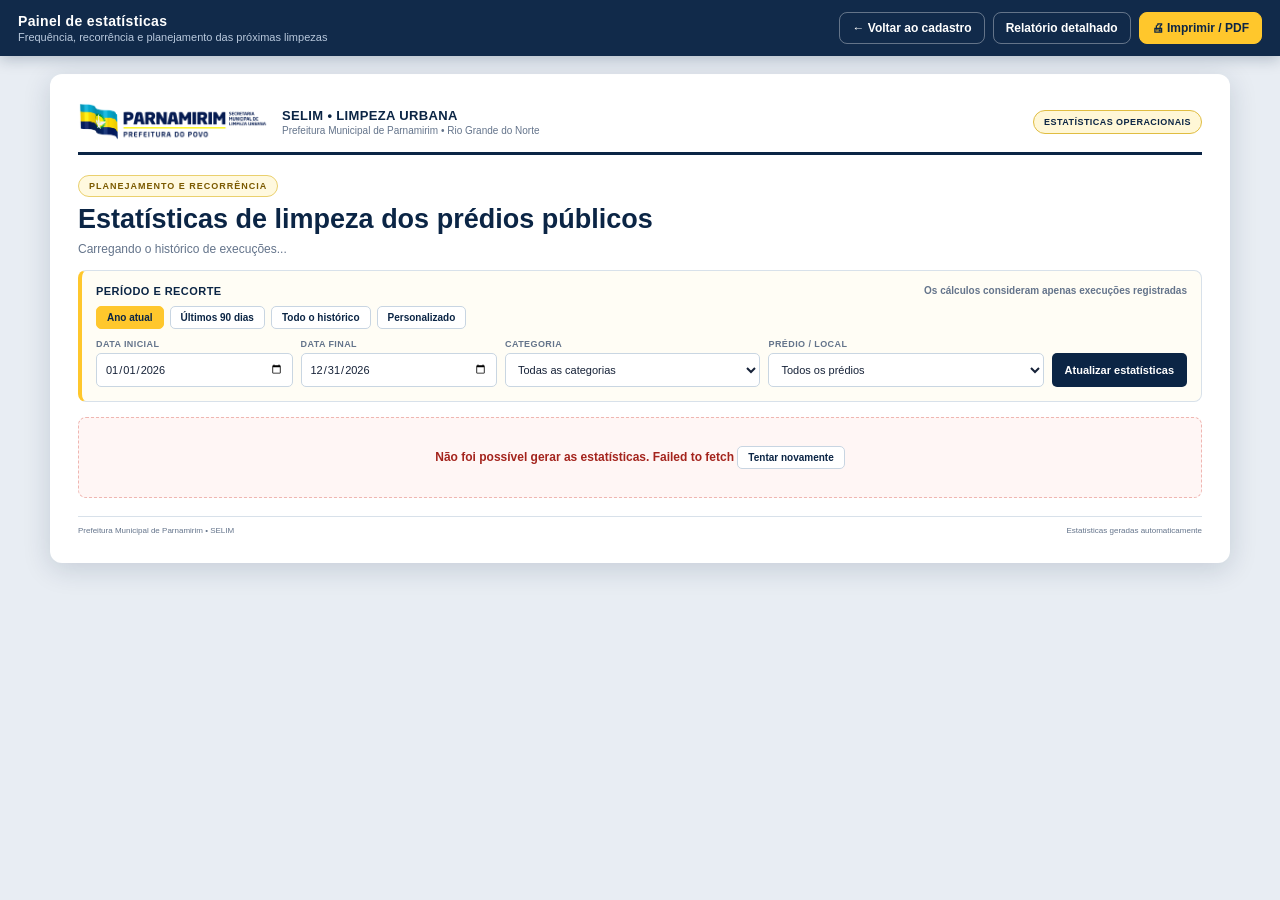
==== estatisticas.html @ 96ed2137 "Adicionar painel de estatisticas de limpeza" ====
<!DOCTYPE html>
<html lang="pt-BR">
<head>
  <meta charset="UTF-8">
  <meta name="viewport" content="width=device-width, initial-scale=1.0">
  <meta name="theme-color" content="#0b2545">
  <title>Estatísticas de Limpeza • SELIM</title>
  <style>
    @page { size: A4 landscape; margin: 10mm; }

    :root {
      --navy: #0b2545;
      --blue: #005da4;
      --cyan: #00a3e0;
      --gold: #ffc72c;
      --green: #11844a;
      --red: #c7352d;
      --orange: #df7d16;
      --ink: #162238;
      --muted: #64748b;
      --line: #d8e1ea;
      --soft: #f5f8fb;
    }

    * { box-sizing: border-box; }

    html,
    body {
      margin: 0;
      min-height: 100%;
      background: #e8edf3;
      color: var(--ink);
      font-family: Arial, Helvetica, sans-serif;
      -webkit-print-color-adjust: exact;
      print-color-adjust: exact;
    }

    .screen-toolbar {
      position: sticky;
      top: 0;
      z-index: 20;
      display: flex;
      align-items: center;
      justify-content: space-between;
      gap: 16px;
      padding: 12px 18px;
      background: rgba(11, 37, 69, 0.97);
      color: #fff;
      box-shadow: 0 3px 14px rgba(11, 37, 69, 0.25);
    }

    .toolbar-title { display: flex; flex-direction: column; gap: 2px; }
    .toolbar-title strong { font-size: 14px; letter-spacing: 0.35px; }
    .toolbar-title span { color: #b9c9dd; font-size: 11px; }
    .toolbar-actions { display: flex; align-items: center; gap: 8px; }

    .toolbar-btn {
      padding: 8px 12px;
      border: 1px solid rgba(255, 255, 255, 0.35);
      border-radius: 8px;
      background: transparent;
      color: #fff;
      font: inherit;
      font-size: 12px;
      font-weight: 700;
      text-decoration: none;
      cursor: pointer;
    }

    .toolbar-btn.primary {
      border-color: var(--gold);
      background: var(--gold);
      color: var(--navy);
    }

    .dashboard {
      width: min(1180px, calc(100% - 28px));
      margin: 18px auto 30px;
      padding: 28px;
      border-radius: 12px;
      background: #fff;
      box-shadow: 0 6px 28px rgba(11, 37, 69, 0.16);
    }

    .report-header {
      display: flex;
      align-items: center;
      justify-content: space-between;
      gap: 18px;
      padding-bottom: 11px;
      border-bottom: 3px solid var(--navy);
    }

    .brand-lockup { display: flex; align-items: center; gap: 14px; min-width: 0; }
    .brand-logo { width: 190px; max-width: 42%; height: auto; }
    .brand-copy { display: flex; flex-direction: column; min-width: 0; }
    .brand-copy strong { color: var(--navy); font-size: 13px; letter-spacing: 0.35px; text-transform: uppercase; }
    .brand-copy span { margin-top: 2px; color: var(--muted); font-size: 10px; }

    .report-tag {
      flex: 0 0 auto;
      padding: 6px 10px;
      border: 1px solid #e0bd42;
      border-radius: 16px;
      background: #fff7d6;
      color: var(--navy);
      font-size: 9px;
      font-weight: 800;
      letter-spacing: 0.45px;
      text-transform: uppercase;
    }

    .intro { padding: 20px 0 14px; }

    .eyebrow {
      display: inline-block;
      margin-bottom: 7px;
      padding: 5px 10px;
      border: 1px solid #ead06e;
      border-radius: 14px;
      background: #fff9df;
      color: #7b5a00;
      font-size: 9px;
      font-weight: 800;
      letter-spacing: 1px;
      text-transform: uppercase;
    }

    .intro h1 { margin: 0; color: var(--navy); font-size: 27px; line-height: 1.12; }
    .intro p { margin: 7px 0 0; color: var(--muted); font-size: 12px; }

    .filters {
      margin-bottom: 15px;
      padding: 14px;
      border: 1px solid var(--line);
      border-left: 4px solid var(--gold);
      border-radius: 8px;
      background: #fffdf5;
    }

    .filter-heading {
      display: flex;
      align-items: center;
      justify-content: space-between;
      gap: 12px;
      margin-bottom: 9px;
      color: var(--navy);
      font-size: 11px;
      font-weight: 800;
      letter-spacing: 0.45px;
      text-transform: uppercase;
    }

    .filter-heading span { color: var(--muted); font-size: 10px; font-weight: 600; letter-spacing: 0; text-transform: none; }
    .preset-row { display: flex; flex-wrap: wrap; gap: 6px; margin-bottom: 10px; }

    .preset {
      padding: 5px 10px;
      border: 1px solid #c8d5e2;
      border-radius: 5px;
      background: #fff;
      color: var(--navy);
      font: inherit;
      font-size: 10px;
      font-weight: 800;
      cursor: pointer;
    }

    .preset.active,
    .preset:hover { border-color: var(--gold); background: var(--gold); color: var(--navy); }

    .filter-fields {
      display: grid;
      grid-template-columns: 1fr 1fr 1.3fr 1.4fr auto;
      gap: 8px;
      align-items: end;
    }

    .field { display: flex; flex-direction: column; gap: 4px; min-width: 0; }
    .field label { color: var(--muted); font-size: 9px; font-weight: 800; letter-spacing: 0.42px; text-transform: uppercase; }

    .field input,
    .field select {
      width: 100%;
      min-height: 34px;
      padding: 6px 8px;
      border: 1px solid #c9d6e2;
      border-radius: 5px;
      background: #fff;
      color: var(--ink);
      font: inherit;
      font-size: 11px;
    }

    .generate-btn {
      min-height: 34px;
      padding: 7px 13px;
      border: 0;
      border-radius: 5px;
      background: var(--navy);
      color: #fff;
      font: inherit;
      font-size: 11px;
      font-weight: 800;
      white-space: nowrap;
      cursor: pointer;
    }

    .generate-btn:hover { background: var(--blue); }

    .loading-state,
    .error-state,
    .empty-state {
      padding: 28px 18px;
      border: 1px dashed #b9c8d6;
      border-radius: 8px;
      background: var(--soft);
      color: var(--muted);
      font-size: 12px;
      text-align: center;
    }

    .error-state { border-color: #efb6b1; background: #fff6f5; color: #a4241d; }
    .hidden { display: none !important; }

    .kpi-grid {
      display: grid;
      grid-template-columns: repeat(5, minmax(0, 1fr));
      gap: 10px;
      margin-bottom: 13px;
    }

    .kpi-card {
      position: relative;
      min-height: 92px;
      padding: 13px 14px;
      overflow: hidden;
      border: 1px solid var(--line);
      border-radius: 8px;
      background: #fff;
    }

    .kpi-card::before {
      position: absolute;
      top: 0;
      left: 0;
      right: 0;
      height: 4px;
      background: var(--cyan);
      content: "";
    }

    .kpi-card:nth-child(2)::before { background: var(--navy); }
    .kpi-card:nth-child(3)::before { background: var(--gold); }
    .kpi-card:nth-child(4)::before { background: var(--green); }
    .kpi-card:nth-child(5)::before { background: var(--orange); }
    .kpi-value { display: block; margin-top: 4px; color: var(--navy); font-size: 25px; font-weight: 900; line-height: 1; }
    .kpi-value.textual { overflow: hidden; font-size: 14px; line-height: 1.2; text-overflow: ellipsis; }
    .kpi-label { display: block; margin-top: 8px; color: var(--muted); font-size: 9px; font-weight: 800; letter-spacing: 0.5px; text-transform: uppercase; }
    .kpi-detail { display: block; margin-top: 4px; color: #485970; font-size: 9px; line-height: 1.25; }

    .insight-strip {
      display: grid;
      grid-template-columns: repeat(3, 1fr);
      gap: 8px;
      margin-bottom: 14px;
    }

    .insight {
      padding: 10px 11px;
      border: 1px solid #d7e2ec;
      border-radius: 7px;
      background: #f8fbfe;
      color: #41526a;
      font-size: 10px;
      line-height: 1.35;
    }

    .insight strong { color: var(--navy); }

    .charts-grid {
      display: grid;
      grid-template-columns: 1.35fr 1fr;
      gap: 12px;
      margin-bottom: 12px;
    }

    .chart-card,
    .planning-card {
      padding: 14px;
      border: 1px solid var(--line);
      border-radius: 8px;
      background: #fff;
      break-inside: avoid;
      page-break-inside: avoid;
    }

    .chart-card.full { grid-column: 1 / -1; }
    .card-head { display: flex; align-items: flex-start; justify-content: space-between; gap: 12px; margin-bottom: 12px; }
    .card-head h2 { margin: 0; color: var(--navy); font-size: 13px; }
    .card-head p { margin: 3px 0 0; color: var(--muted); font-size: 9px; line-height: 1.35; }
    .card-badge { flex: 0 0 auto; padding: 4px 7px; border-radius: 10px; background: #edf6fc; color: var(--blue); font-size: 8px; font-weight: 800; text-transform: uppercase; }

    .monthly-chart {
      display: flex;
      align-items: flex-end;
      gap: 7px;
      min-height: 210px;
      padding: 12px 4px 0;
      border-bottom: 1px solid #bfcddb;
    }

    .month-column { display: flex; flex: 1 1 0; align-items: center; flex-direction: column; justify-content: flex-end; min-width: 0; height: 190px; }
    .month-value { margin-bottom: 5px; color: var(--navy); font-size: 9px; font-weight: 900; }
    .month-bar { width: min(30px, 76%); min-height: 3px; border-radius: 4px 4px 0 0; background: linear-gradient(180deg, var(--cyan), var(--blue)); }
    .month-label { margin-top: 6px; color: var(--muted); font-size: 8px; font-weight: 800; text-transform: uppercase; white-space: nowrap; }

    .donut-layout { display: flex; align-items: center; justify-content: center; gap: 24px; min-height: 220px; }
    .donut { position: relative; flex: 0 0 auto; width: 150px; height: 150px; border-radius: 50%; background: #e8eef4; }
    .donut::after { position: absolute; inset: 32px; display: grid; place-items: center; border-radius: 50%; background: #fff; color: var(--navy); font-size: 22px; font-weight: 900; content: attr(data-total); }
    .legend { display: flex; flex-direction: column; gap: 8px; min-width: 0; }
    .legend-item { display: grid; grid-template-columns: 9px minmax(0, 1fr) auto; align-items: center; gap: 7px; color: #405168; font-size: 9px; }
    .legend-dot { width: 9px; height: 9px; border-radius: 2px; }
    .legend-name { overflow: hidden; text-overflow: ellipsis; white-space: nowrap; }
    .legend-value { color: var(--navy); font-weight: 900; }

    .ranking-chart { display: flex; flex-direction: column; gap: 9px; }
    .rank-row { display: grid; grid-template-columns: minmax(175px, 1.2fr) 3fr 44px; align-items: center; gap: 10px; }
    .rank-name { overflow: hidden; color: #31435b; font-size: 9px; font-weight: 700; text-overflow: ellipsis; white-space: nowrap; }
    .rank-track { height: 13px; overflow: hidden; border-radius: 8px; background: #edf2f6; }
    .rank-fill { height: 100%; min-width: 4px; border-radius: 8px; background: linear-gradient(90deg, var(--navy), var(--cyan)); }
    .rank-value { color: var(--navy); font-size: 9px; font-weight: 900; text-align: right; }

    .planning-card { margin-top: 12px; }
    .planning-note { margin: -3px 0 12px; padding: 8px 10px; border-left: 3px solid var(--gold); background: #fff9e3; color: #6a5a24; font-size: 9px; line-height: 1.4; }
    .table-wrap { overflow-x: auto; }
    table { width: 100%; border-collapse: collapse; font-size: 9px; }
    th { padding: 8px 7px; border-bottom: 2px solid var(--navy); background: #edf3f8; color: var(--navy); font-size: 8px; letter-spacing: 0.35px; text-align: left; text-transform: uppercase; }
    td { padding: 8px 7px; border-bottom: 1px solid #e0e7ee; color: #34465e; vertical-align: middle; }
    td strong { color: var(--navy); }
    tbody tr:hover { background: #f8fbfd; }
    .position { width: 30px; color: var(--blue); font-weight: 900; }
    .status { display: inline-block; padding: 4px 7px; border-radius: 10px; font-size: 8px; font-weight: 900; white-space: nowrap; }
    .status.ok { background: #eaf8f0; color: var(--green); }
    .status.soon { background: #fff5d2; color: #856000; }
    .status.overdue { background: #fff0ef; color: var(--red); }

    .report-footer { display: flex; justify-content: space-between; gap: 12px; margin-top: 18px; padding-top: 9px; border-top: 1px solid var(--line); color: var(--muted); font-size: 8px; }

    @media (max-width: 900px) {
      .dashboard { width: calc(100% - 18px); margin: 9px auto 22px; padding: 18px 12px; }
      .report-header { align-items: flex-start; flex-direction: column; }
      .brand-logo { width: 205px; max-width: 65%; }
      .filter-fields { grid-template-columns: 1fr 1fr; }
      .field:nth-child(3), .field:nth-child(4), .generate-btn { grid-column: span 2; }
      .kpi-grid { grid-template-columns: repeat(2, 1fr); }
      .kpi-card:last-child { grid-column: span 2; }
      .insight-strip, .charts-grid { grid-template-columns: 1fr; }
      .chart-card.full { grid-column: auto; }
      .donut-layout { align-items: flex-start; flex-direction: column; }
      .rank-row { grid-template-columns: minmax(125px, 1.3fr) 2fr 40px; }
    }

    @media (max-width: 560px) {
      .screen-toolbar { align-items: flex-start; flex-direction: column; }
      .toolbar-actions { width: 100%; }
      .toolbar-btn { flex: 1; text-align: center; }
      .intro h1 { font-size: 22px; }
      .kpi-grid { grid-template-columns: 1fr; }
      .kpi-card:last-child { grid-column: auto; }
      .monthly-chart { gap: 3px; }
      .month-label { font-size: 7px; transform: rotate(-45deg); transform-origin: center; }
      .rank-row { grid-template-columns: 1fr; gap: 4px; }
      .rank-value { text-align: left; }
    }

    @media print {
      html, body { background: #fff; }
      .screen-toolbar, .filters { display: none !important; }
      .dashboard { width: auto; margin: 0; padding: 0; box-shadow: none; }
      .intro { padding-top: 10px; }
      .chart-card, .planning-card, .kpi-card { box-shadow: none; }
      .report-footer { margin-bottom: 0; }
    }
  </style>
</head>
<body>
  <div class="screen-toolbar">
    <div class="toolbar-title">
      <strong>Painel de estatísticas</strong>
      <span>Frequência, recorrência e planejamento das próximas limpezas</span>
    </div>
    <div class="toolbar-actions">
      <a class="toolbar-btn" href="index.html">← Voltar ao cadastro</a>
      <a class="toolbar-btn" href="relatorio.html">Relatório detalhado</a>
      <button id="btnPrint" class="toolbar-btn primary" type="button">🖨 Imprimir / PDF</button>
    </div>
  </div>

  <main class="dashboard">
    <header class="report-header">
      <div class="brand-lockup">
        <img class="brand-logo" src="logo.png" alt="Prefeitura de Parnamirim">
        <div class="brand-copy">
          <strong>SELIM • Limpeza Urbana</strong>
          <span>Prefeitura Municipal de Parnamirim • Rio Grande do Norte</span>
        </div>
      </div>
      <div class="report-tag">Estatísticas operacionais</div>
    </header>

    <section class="intro">
      <span class="eyebrow">Planejamento e recorrência</span>
      <h1>Estatísticas de limpeza dos prédios públicos</h1>
      <p id="periodText">Carregando o histórico de execuções...</p>
    </section>

    <section class="filters" aria-label="Filtros das estatísticas">
      <div class="filter-heading">
        <strong>Período e recorte</strong>
        <span>Os cálculos consideram apenas execuções registradas</span>
      </div>
      <div class="preset-row">
        <button class="preset active" type="button" data-preset="year">Ano atual</button>
        <button class="preset" type="button" data-preset="90days">Últimos 90 dias</button>
        <button class="preset" type="button" data-preset="all">Todo o histórico</button>
        <button class="preset" type="button" data-preset="custom">Personalizado</button>
      </div>
      <div class="filter-fields">
        <div class="field">
          <label for="inputInicio">Data inicial</label>
          <input id="inputInicio" type="date">
        </div>
        <div class="field">
          <label for="inputFim">Data final</label>
          <input id="inputFim" type="date">
        </div>
        <div class="field">
          <label for="inputCategoria">Categoria</label>
          <select id="inputCategoria">
            <option value="">Todas as categorias</option>
            <option>Unidades Básicas de Saúde (UBS)</option>
            <option>Escolas Municipais</option>
            <option>Centros Infantis (C.I.M.)</option>
            <option>SEMAS (CRAS / SCFV)</option>
            <option>Distrito Litoral</option>
            <option>Outros Prédios Públicos</option>
          </select>
        </div>
        <div class="field">
          <label for="inputPredio">Prédio / local</label>
          <select id="inputPredio">
            <option value="">Todos os prédios</option>
          </select>
        </div>
        <button id="btnGenerate" class="generate-btn" type="button">Atualizar estatísticas</button>
      </div>
    </section>

    <div id="dashboardState" class="loading-state">Consultando o histórico de limpezas...</div>

    <div id="dashboardContent" class="hidden">
      <section class="kpi-grid" aria-label="Indicadores principais">
        <div class="kpi-card"><strong id="kpiExecutions" class="kpi-value">0</strong><span class="kpi-label">Execuções no período</span><span id="kpiExecutionsDetail" class="kpi-detail"></span></div>
        <div class="kpi-card"><strong id="kpiBuildings" class="kpi-value">0</strong><span class="kpi-label">Prédios atendidos</span><span id="kpiBuildingsDetail" class="kpi-detail"></span></div>
        <div class="kpi-card"><strong id="kpiAverage" class="kpi-value">0</strong><span class="kpi-label">Média por prédio</span><span class="kpi-detail">execuções registradas</span></div>
        <div class="kpi-card"><strong id="kpiLeader" class="kpi-value textual">—</strong><span class="kpi-label">Maior frequência</span><span id="kpiLeaderDetail" class="kpi-detail"></span></div>
        <div class="kpi-card"><strong id="kpiAttention" class="kpi-value">0</strong><span class="kpi-label">Revisão recomendada</span><span class="kpi-detail">previsões vencidas</span></div>
      </section>

      <section class="insight-strip" aria-label="Destaques do período">
        <div id="insightFrequency" class="insight"></div>
        <div id="insightMonth" class="insight"></div>
        <div id="insightPlanning" class="insight"></div>
      </section>

      <section class="charts-grid">
        <article class="chart-card">
          <div class="card-head"><div><h2>Execuções por mês</h2><p>Evolução do volume de limpezas no período selecionado.</p></div><span class="card-badge">Tendência mensal</span></div>
          <div id="monthlyChart" class="monthly-chart" aria-label="Gráfico de execuções por mês"></div>
        </article>

        <article class="chart-card">
          <div class="card-head"><div><h2>Distribuição por categoria</h2><p>Participação de cada tipo de prédio nas execuções.</p></div><span class="card-badge">Composição</span></div>
          <div class="donut-layout">
            <div id="categoryDonut" class="donut" data-total="0" aria-label="Gráfico por categoria"></div>
            <div id="categoryLegend" class="legend"></div>
          </div>
        </article>

        <article class="chart-card full">
          <div class="card-head"><div><h2>Ranking de frequência de limpeza</h2><p>Ordem dos prédios com mais execuções registradas no período.</p></div><span class="card-badge">Maior frequência primeiro</span></div>
          <div id="rankingChart" class="ranking-chart" aria-label="Ranking de frequência por prédio"></div>
        </article>
      </section>

      <section class="planning-card">
        <div class="card-head"><div><h2>Planejamento das próximas limpezas</h2><p>Última execução, intervalo estimado e próxima data prevista por prédio.</p></div><span class="card-badge">Agenda estimada</span></div>
        <div class="planning-note"><strong>Como a previsão é calculada:</strong> usa o intervalo mediano entre execuções do próprio prédio. Sem histórico suficiente, usa a média da categoria; enquanto não houver recorrência, considera um ciclo inicial de 30 dias.</div>
        <div class="table-wrap">
          <table>
            <thead><tr><th>#</th><th>Prédio público</th><th>Categoria</th><th>Frequência</th><th>Última limpeza</th><th>Intervalo estimado</th><th>Próxima limpeza</th><th>Situação</th></tr></thead>
            <tbody id="planningTable"></tbody>
          </table>
        </div>
      </section>
    </div>

    <footer class="report-footer"><span>Prefeitura Municipal de Parnamirim • SELIM</span><span id="generatedText">Estatísticas geradas automaticamente</span></footer>
  </main>

  <script>
    (function () {
      var DEFAULT_GAS_URL = "https://script.google.com/macros/s/AKfycbxknOR0N0KFBkfhWYJ5YtH_zj_sNmlMXjmQF6Cy7xmbwmf5Cg3IYs5zFQnP3hIAqkWB/exec";
      var COLORS = ["#005da4", "#00a3e0", "#ffc72c", "#11844a", "#7c57b8", "#df7d16", "#c7352d"];
      var query = new URLSearchParams(window.location.search);
      var gasUrl = query.get("gas") || localStorage.getItem("selim_gas_url") || DEFAULT_GAS_URL;
      var inputInicio = document.getElementById("inputInicio");
      var inputFim = document.getElementById("inputFim");
      var inputCategoria = document.getElementById("inputCategoria");
      var inputPredio = document.getElementById("inputPredio");
      var btnGenerate = document.getElementById("btnGenerate");
      var dashboardState = document.getElementById("dashboardState");
      var dashboardContent = document.getElementById("dashboardContent");
      var allRecords = [];

      function pad(value) { return String(value).padStart(2, "0"); }
      function isoDate(date) { return date.getFullYear() + "-" + pad(date.getMonth() + 1) + "-" + pad(date.getDate()); }
      function escapeHtml(value) {
        return String(value === undefined || value === null ? "" : value)
          .replace(/&/g, "&amp;").replace(/</g, "&lt;").replace(/>/g, "&gt;")
          .replace(/"/g, "&quot;").replace(/'/g, "&#039;");
      }
      function normalizeText(value) {
        return String(value || "").normalize("NFD").replace(/[\u0300-\u036f]/g, "").toLowerCase().trim();
      }
      function parseDate(record) {
        var iso = String(record.dataIso || "");
        if (/^\d{4}-\d{2}-\d{2}$/.test(iso)) return new Date(iso + "T12:00:00");
        var match = String(record.dataExecucao || "").match(/^(\d{1,2})[\/.\-](\d{1,2})[\/.\-](\d{4})$/);
        return match ? new Date(Number(match[3]), Number(match[2]) - 1, Number(match[1]), 12) : null;
      }
      function formatDate(date) {
        if (!date || isNaN(date.getTime())) return "—";
        return pad(date.getDate()) + "/" + pad(date.getMonth() + 1) + "/" + date.getFullYear();
      }
      function formatPeriod() {
        if (!inputInicio.value && !inputFim.value) return "Todo o histórico registrado";
        var start = inputInicio.value ? formatDate(new Date(inputInicio.value + "T12:00:00")) : "início";
        var end = inputFim.value ? formatDate(new Date(inputFim.value + "T12:00:00")) : "hoje";
        return "Período analisado: " + start + " a " + end;
      }
      function daysBetween(a, b) { return Math.max(0, Math.round((b.getTime() - a.getTime()) / 86400000)); }
      function addDays(date, days) { var copy = new Date(date.getTime()); copy.setDate(copy.getDate() + days); return copy; }
      function median(values) {
        if (!values.length) return null;
        var sorted = values.slice().sort(function (a, b) { return a - b; });
        var middle = Math.floor(sorted.length / 2);
        return sorted.length % 2 ? sorted[middle] : Math.round((sorted[middle - 1] + sorted[middle]) / 2);
      }
      function plural(count, singular, pluralText) { return count + " " + (count === 1 ? singular : pluralText); }

      function setPeriod(type) {
        var today = new Date();
        if (type === "year") {
          inputInicio.value = today.getFullYear() + "-01-01";
          inputFim.value = today.getFullYear() + "-12-31";
        } else if (type === "90days") {
          var start = new Date(today.getTime());
          start.setDate(start.getDate() - 89);
          inputInicio.value = isoDate(start);
          inputFim.value = isoDate(today);
        } else if (type === "all") {
          inputInicio.value = "";
          inputFim.value = "";
        }
        document.querySelectorAll(".preset").forEach(function (button) {
          button.classList.toggle("active", button.getAttribute("data-preset") === type);
        });
      }

      function groupByBuilding(records) {
        var groups = {};
        records.forEach(function (record) {
          var key = normalizeText(record.predioNome || "Prédio não informado");
          if (!groups[key]) groups[key] = {name: record.predioNome || "Prédio não informado", category: record.categoria || "Geral", records: []};
          groups[key].records.push(record);
        });
        return groups;
      }

      function filterRecords(records) {
        var start = inputInicio.value ? new Date(inputInicio.value + "T00:00:00") : null;
        var end = inputFim.value ? new Date(inputFim.value + "T23:59:59") : null;
        var category = normalizeText(inputCategoria.value);
        var building = normalizeText(inputPredio.value);
        return records.filter(function (record) {
          var date = parseDate(record);
          if (start && (!date || date < start)) return false;
          if (end && (!date || date > end)) return false;
          if (category && normalizeText(record.categoria) !== category) return false;
          if (building && normalizeText(record.predioNome) !== building) return false;
          return true;
        });
      }

      function populateBuildingFilter() {
        var current = inputPredio.value;
        var category = normalizeText(inputCategoria.value);
        var buildings = Array.from(new Set(allRecords.filter(function (record) {
          return !category || normalizeText(record.categoria) === category;
        }).map(function (record) { return record.predioNome || ""; }).filter(Boolean))).sort(function (a, b) {
          return a.localeCompare(b, "pt-BR", {numeric: true});
        });
        inputPredio.innerHTML = '<option value="">Todos os prédios</option>' + buildings.map(function (name) {
          return '<option value="' + escapeHtml(name) + '">' + escapeHtml(name) + '</option>';
        }).join("");
        if (buildings.indexOf(current) > -1) inputPredio.value = current;
      }

      function buildModels(records) {
        var groups = groupByBuilding(records);
        var categoryGaps = {};
        var globalGaps = [];
        Object.keys(groups).forEach(function (key) {
          var dates = groups[key].records.map(parseDate).filter(Boolean).sort(function (a, b) { return a - b; });
          var gaps = [];
          for (var i = 1; i < dates.length; i++) {
            var gap = daysBetween(dates[i - 1], dates[i]);
            if (gap > 0) gaps.push(gap);
          }
          groups[key].dates = dates;
          groups[key].gaps = gaps;
          if (!categoryGaps[groups[key].category]) categoryGaps[groups[key].category] = [];
          categoryGaps[groups[key].category] = categoryGaps[groups[key].category].concat(gaps);
          globalGaps = globalGaps.concat(gaps);
        });
        return {groups: groups, categoryGaps: categoryGaps, globalGaps: globalGaps};
      }

      function predictionFor(group, models) {
        var interval = median(group.gaps);
        var source = "histórico do prédio";
        if (!interval) {
          interval = median(models.categoryGaps[group.category] || []);
          source = "média da categoria";
        }
        if (!interval) {
          interval = median(models.globalGaps);
          source = "média geral";
        }
        if (!interval) {
          interval = 30;
          source = "ciclo inicial";
        }
        interval = Math.max(1, Math.round(interval));
        var last = group.dates[group.dates.length - 1] || null;
        return {interval: interval, source: source, last: last, next: last ? addDays(last, interval) : null};
      }

      function buildingRanking(records) {
        var groups = groupByBuilding(records);
        return Object.keys(groups).map(function (key) {
          var dates = groups[key].records.map(parseDate).filter(Boolean).sort(function (a, b) { return a - b; });
          return {key: key, name: groups[key].name, category: groups[key].category, count: groups[key].records.length, last: dates[dates.length - 1] || null};
        }).sort(function (a, b) {
          if (b.count !== a.count) return b.count - a.count;
          return (b.last ? b.last.getTime() : 0) - (a.last ? a.last.getTime() : 0) || a.name.localeCompare(b.name, "pt-BR");
        });
      }

      function renderMonthlyChart(records) {
        var counts = {};
        records.forEach(function (record) {
          var date = parseDate(record);
          if (!date) return;
          var key = date.getFullYear() + "-" + pad(date.getMonth() + 1);
          counts[key] = (counts[key] || 0) + 1;
        });
        var start = inputInicio.value ? new Date(inputInicio.value + "T12:00:00") : null;
        var end = inputFim.value ? new Date(inputFim.value + "T12:00:00") : null;
        var keys = [];
        if (start && end) {
          var cursor = new Date(start.getFullYear(), start.getMonth(), 1, 12);
          var endMonth = new Date(end.getFullYear(), end.getMonth(), 1, 12);
          while (cursor <= endMonth && keys.length < 60) {
            keys.push(cursor.getFullYear() + "-" + pad(cursor.getMonth() + 1));
            cursor.setMonth(cursor.getMonth() + 1);
          }
          if (keys.length > 12) keys = keys.slice(-12);
        } else {
          keys = Object.keys(counts).sort().slice(-12);
        }
        if (!keys.length) {
          var today = new Date();
          keys = [today.getFullYear() + "-" + pad(today.getMonth() + 1)];
        }
        var max = Math.max.apply(null, keys.map(function (key) { return counts[key] || 0; }).concat([1]));
        document.getElementById("monthlyChart").innerHTML = keys.map(function (key) {
          var parts = key.split("-");
          var date = new Date(Number(parts[0]), Number(parts[1]) - 1, 1);
          var value = counts[key] || 0;
          var height = value ? Math.max(8, Math.round((value / max) * 150)) : 3;
          var label = date.toLocaleDateString("pt-BR", {month: "short"}).replace(".", "") + "/" + String(parts[0]).slice(-2);
          return '<div class="month-column" title="' + escapeHtml(label + ": " + value) + '"><span class="month-value">' + value + '</span><div class="month-bar" style="height:' + height + 'px"></div><span class="month-label">' + escapeHtml(label) + '</span></div>';
        }).join("");
        return counts;
      }

      function renderCategoryChart(records) {
        var counts = {};
        records.forEach(function (record) { var name = record.categoria || "Geral"; counts[name] = (counts[name] || 0) + 1; });
        var items = Object.keys(counts).map(function (name) { return {name: name, value: counts[name]}; }).sort(function (a, b) { return b.value - a.value; });
        var total = records.length;
        var current = 0;
        var segments = items.map(function (item, index) {
          var start = current;
          current += total ? (item.value / total) * 100 : 0;
          return COLORS[index % COLORS.length] + " " + start.toFixed(2) + "% " + current.toFixed(2) + "%";
        });
        var donut = document.getElementById("categoryDonut");
        donut.style.background = segments.length ? "conic-gradient(" + segments.join(",") + ")" : "#e8eef4";
        donut.setAttribute("data-total", String(total));
        document.getElementById("categoryLegend").innerHTML = items.length ? items.map(function (item, index) {
          var percent = total ? Math.round((item.value / total) * 100) : 0;
          return '<div class="legend-item"><span class="legend-dot" style="background:' + COLORS[index % COLORS.length] + '"></span><span class="legend-name" title="' + escapeHtml(item.name) + '">' + escapeHtml(item.name) + '</span><span class="legend-value">' + item.value + ' · ' + percent + '%</span></div>';
        }).join("") : '<div class="empty-state">Sem categorias no período.</div>';
      }

      function renderRankingChart(ranking) {
        var top = ranking.slice(0, 10);
        var max = top.length ? top[0].count : 1;
        document.getElementById("rankingChart").innerHTML = top.length ? top.map(function (item, index) {
          var width = Math.max(3, Math.round((item.count / max) * 100));
          return '<div class="rank-row"><span class="rank-name" title="' + escapeHtml(item.name) + '">' + (index + 1) + 'º · ' + escapeHtml(item.name) + '</span><div class="rank-track"><div class="rank-fill" style="width:' + width + '%"></div></div><span class="rank-value">' + plural(item.count, "vez", "vezes") + '</span></div>';
        }).join("") : '<div class="empty-state">Sem execuções no período selecionado.</div>';
      }

      function statusFor(nextDate) {
        if (!nextDate) return {className: "ok", label: "Sem previsão"};
        var today = new Date();
        today.setHours(0, 0, 0, 0);
        var next = new Date(nextDate.getTime());
        next.setHours(0, 0, 0, 0);
        var difference = Math.ceil((next - today) / 86400000);
        if (difference < 0) return {className: "overdue", label: "Atrasada há " + Math.abs(difference) + " dias"};
        if (difference <= 7) return {className: "soon", label: difference === 0 ? "Prevista para hoje" : "Em " + difference + " dias"};
        return {className: "ok", label: "Prevista"};
      }

      function renderPlanning(ranking, models) {
        var overdue = 0;
        var rows = ranking.map(function (item, index) {
          var group = models.groups[item.key];
          var prediction = predictionFor(group, models);
          var status = statusFor(prediction.next);
          if (status.className === "overdue") overdue++;
          return '<tr><td class="position">' + (index + 1) + 'º</td><td><strong>' + escapeHtml(item.name) + '</strong></td><td>' + escapeHtml(item.category) + '</td><td>' + plural(item.count, "execução", "execuções") + '</td><td>' + formatDate(prediction.last) + '</td><td>' + prediction.interval + ' dias<br><small>' + escapeHtml(prediction.source) + '</small></td><td><strong>' + formatDate(prediction.next) + '</strong></td><td><span class="status ' + status.className + '">' + escapeHtml(status.label) + '</span></td></tr>';
        }).join("");
        document.getElementById("planningTable").innerHTML = rows || '<tr><td colspan="8"><div class="empty-state">Sem prédios para planejar neste período.</div></td></tr>';
        return overdue;
      }

      function renderDashboard() {
        populateBuildingFilter();
        var records = filterRecords(allRecords);
        var ranking = buildingRanking(records);
        var models = buildModels(allRecords);
        var monthlyCounts = renderMonthlyChart(records);
        renderCategoryChart(records);
        renderRankingChart(ranking);
        var overdue = renderPlanning(ranking, models);
        var average = ranking.length ? records.length / ranking.length : 0;
        var leader = ranking[0] || null;
        var monthEntries = Object.keys(monthlyCounts).map(function (key) { return {key: key, value: monthlyCounts[key]}; }).sort(function (a, b) { return b.value - a.value || a.key.localeCompare(b.key); });
        var bestMonth = monthEntries[0] || null;
        var bestMonthLabel = "—";
        if (bestMonth && bestMonth.value) {
          var parts = bestMonth.key.split("-");
          bestMonthLabel = new Date(Number(parts[0]), Number(parts[1]) - 1, 1).toLocaleDateString("pt-BR", {month: "long", year: "numeric"});
        }

        document.getElementById("kpiExecutions").textContent = records.length;
        document.getElementById("kpiExecutionsDetail").textContent = formatPeriod();
        document.getElementById("kpiBuildings").textContent = ranking.length;
        document.getElementById("kpiBuildingsDetail").textContent = ranking.length ? "locais com atendimento" : "nenhum local no período";
        document.getElementById("kpiAverage").textContent = average.toLocaleString("pt-BR", {minimumFractionDigits: 1, maximumFractionDigits: 1});
        document.getElementById("kpiLeader").textContent = leader ? leader.name : "—";
        document.getElementById("kpiLeaderDetail").textContent = leader ? plural(leader.count, "execução", "execuções") : "sem dados";
        document.getElementById("kpiAttention").textContent = overdue;
        document.getElementById("periodText").textContent = formatPeriod() + (inputCategoria.value ? " • " + inputCategoria.value : "") + (inputPredio.value ? " • " + inputPredio.value : "");
        document.getElementById("generatedText").textContent = "Gerado em " + new Date().toLocaleString("pt-BR");

        document.getElementById("insightFrequency").innerHTML = leader ? '<strong>Maior frequência:</strong> ' + escapeHtml(leader.name) + ' lidera com ' + plural(leader.count, "execução", "execuções") + ' no período.' : '<strong>Maior frequência:</strong> sem dados para calcular.';
        document.getElementById("insightMonth").innerHTML = bestMonth && bestMonth.value ? '<strong>Mês de maior atividade:</strong> ' + escapeHtml(bestMonthLabel) + ', com ' + plural(bestMonth.value, "execução", "execuções") + '.' : '<strong>Mês de maior atividade:</strong> sem dados para calcular.';
        document.getElementById("insightPlanning").innerHTML = overdue ? '<strong>Atenção ao planejamento:</strong> ' + plural(overdue, "prédio está", "prédios estão") + ' com previsão vencida.' : '<strong>Planejamento:</strong> nenhuma previsão vencida entre os prédios exibidos.';

        dashboardState.classList.add("hidden");
        dashboardContent.classList.remove("hidden");
      }

      function showError(message) {
        dashboardContent.classList.add("hidden");
        dashboardState.className = "error-state";
        dashboardState.innerHTML = '<strong>' + escapeHtml(message) + '</strong> <button id="btnRetry" class="preset" type="button">Tentar novamente</button>';
        var retry = document.getElementById("btnRetry");
        if (retry) retry.addEventListener("click", loadData);
      }

      function fetchJson(url, params) {
        var requestParams = new URLSearchParams(params);
        requestParams.set("_ts", String(Date.now()));
        var controller = new AbortController();
        var timeout = setTimeout(function () { controller.abort(); }, 60000);
        return fetch(url + "?" + requestParams.toString(), {method: "GET", mode: "cors", cache: "no-store", credentials: "omit", signal: controller.signal})
          .then(function (response) { if (!response.ok) throw new Error("Resposta HTTP " + response.status); return response.text(); })
          .then(function (text) { try { return JSON.parse(text); } catch (error) { throw new Error("O Google retornou uma resposta inválida."); } })
          .finally(function () { clearTimeout(timeout); });
      }

      function loadFromEndpoint(url) {
        return fetchJson(url, {acao: "estatisticas"}).then(function (data) {
          if (data && data.status === "success" && Array.isArray(data.registros)) return data;
          return fetchJson(url, {acao: "relatorio"});
        });
      }

      function loadData() {
        dashboardContent.classList.add("hidden");
        dashboardState.className = "loading-state";
        dashboardState.textContent = "Consultando o histórico de limpezas...";
        var candidates = [gasUrl, DEFAULT_GAS_URL].filter(function (url, index, list) { return url && list.indexOf(url) === index; });

        function tryCandidate(index) {
          if (index >= candidates.length) throw new Error("O serviço do Google não respondeu.");
          return loadFromEndpoint(candidates[index]).catch(function (error) {
            if (index + 1 < candidates.length) return tryCandidate(index + 1);
            throw error;
          });
        }

        tryCandidate(0).then(function (data) {
          if (!data || data.status !== "success" || !Array.isArray(data.registros)) throw new Error((data && data.message) || "Não foi possível carregar as estatísticas.");
          allRecords = data.registros;
          renderDashboard();
        }).catch(function (error) { showError("Não foi possível gerar as estatísticas. " + error.message); });
      }

      document.querySelectorAll(".preset").forEach(function (button) {
        button.addEventListener("click", function () {
          var type = button.getAttribute("data-preset");
          if (type !== "custom") setPeriod(type);
          else document.querySelectorAll(".preset").forEach(function (item) { item.classList.remove("active"); });
          renderDashboard();
        });
      });
      inputInicio.addEventListener("change", function () { document.querySelectorAll(".preset").forEach(function (item) { item.classList.remove("active"); }); renderDashboard(); });
      inputFim.addEventListener("change", function () { document.querySelectorAll(".preset").forEach(function (item) { item.classList.remove("active"); }); renderDashboard(); });
      inputCategoria.addEventListener("change", function () { inputPredio.value = ""; populateBuildingFilter(); renderDashboard(); });
      inputPredio.addEventListener("change", renderDashboard);
      btnGenerate.addEventListener("click", renderDashboard);
      document.getElementById("btnPrint").addEventListener("click", function () { window.print(); });

      if (query.get("inicio") || query.get("fim")) {
        inputInicio.value = query.get("inicio") || "";
        inputFim.value = query.get("fim") || "";
        document.querySelectorAll(".preset").forEach(function (item) { item.classList.remove("active"); });
      } else {
        setPeriod("year");
      }
      loadData();
    }());
  </script>
</body>
</html>
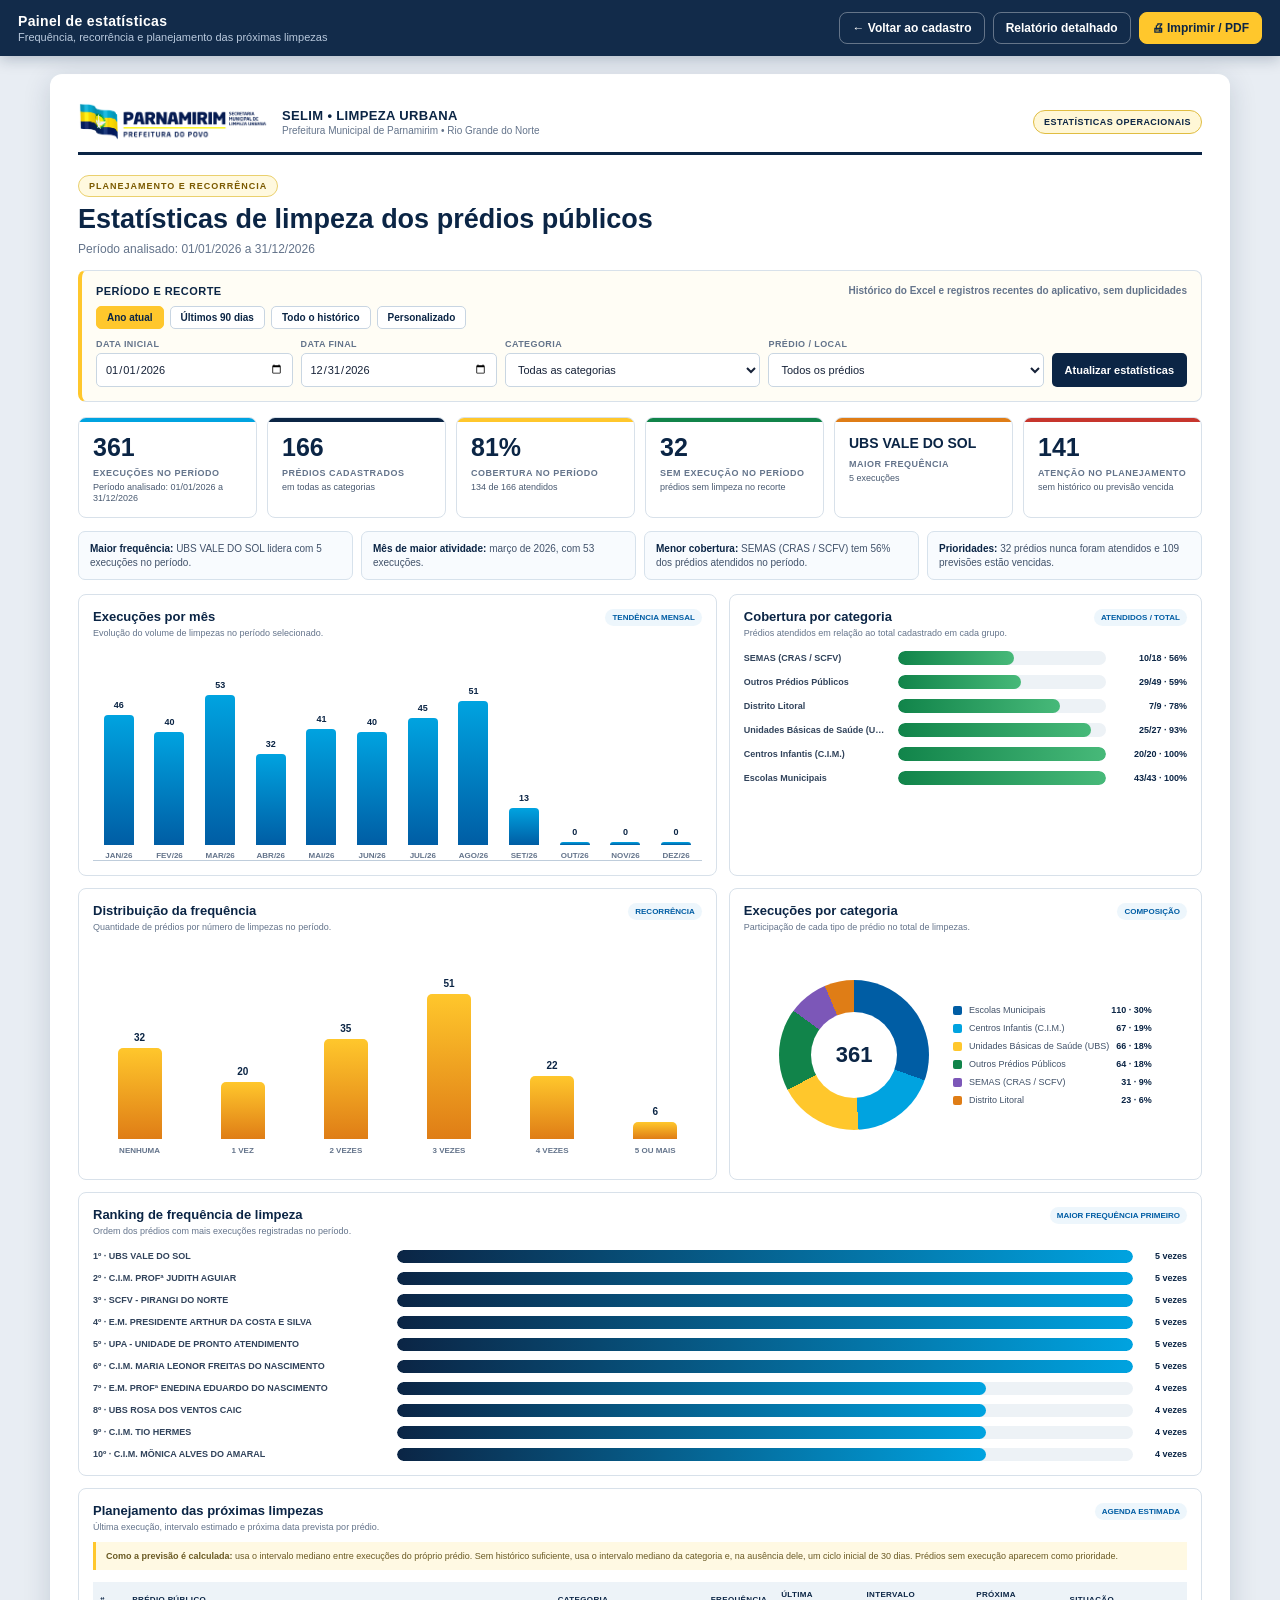
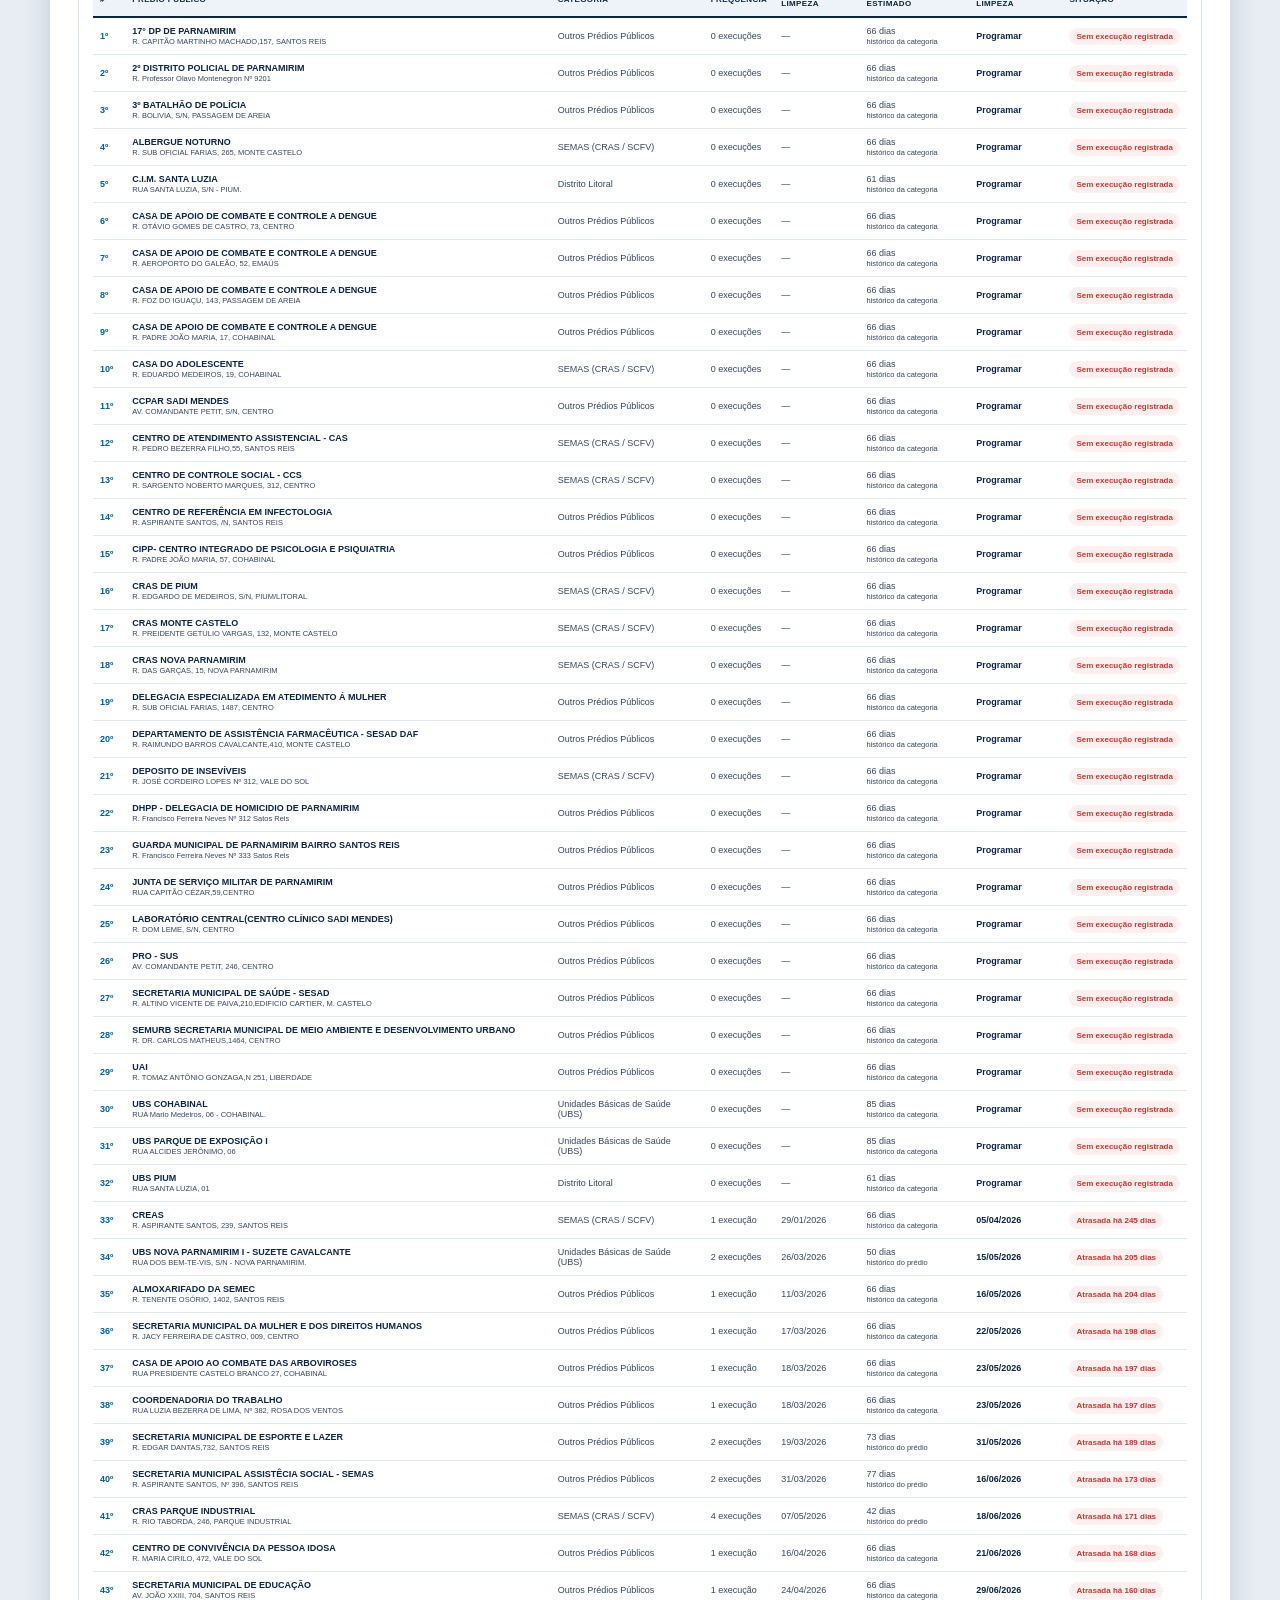
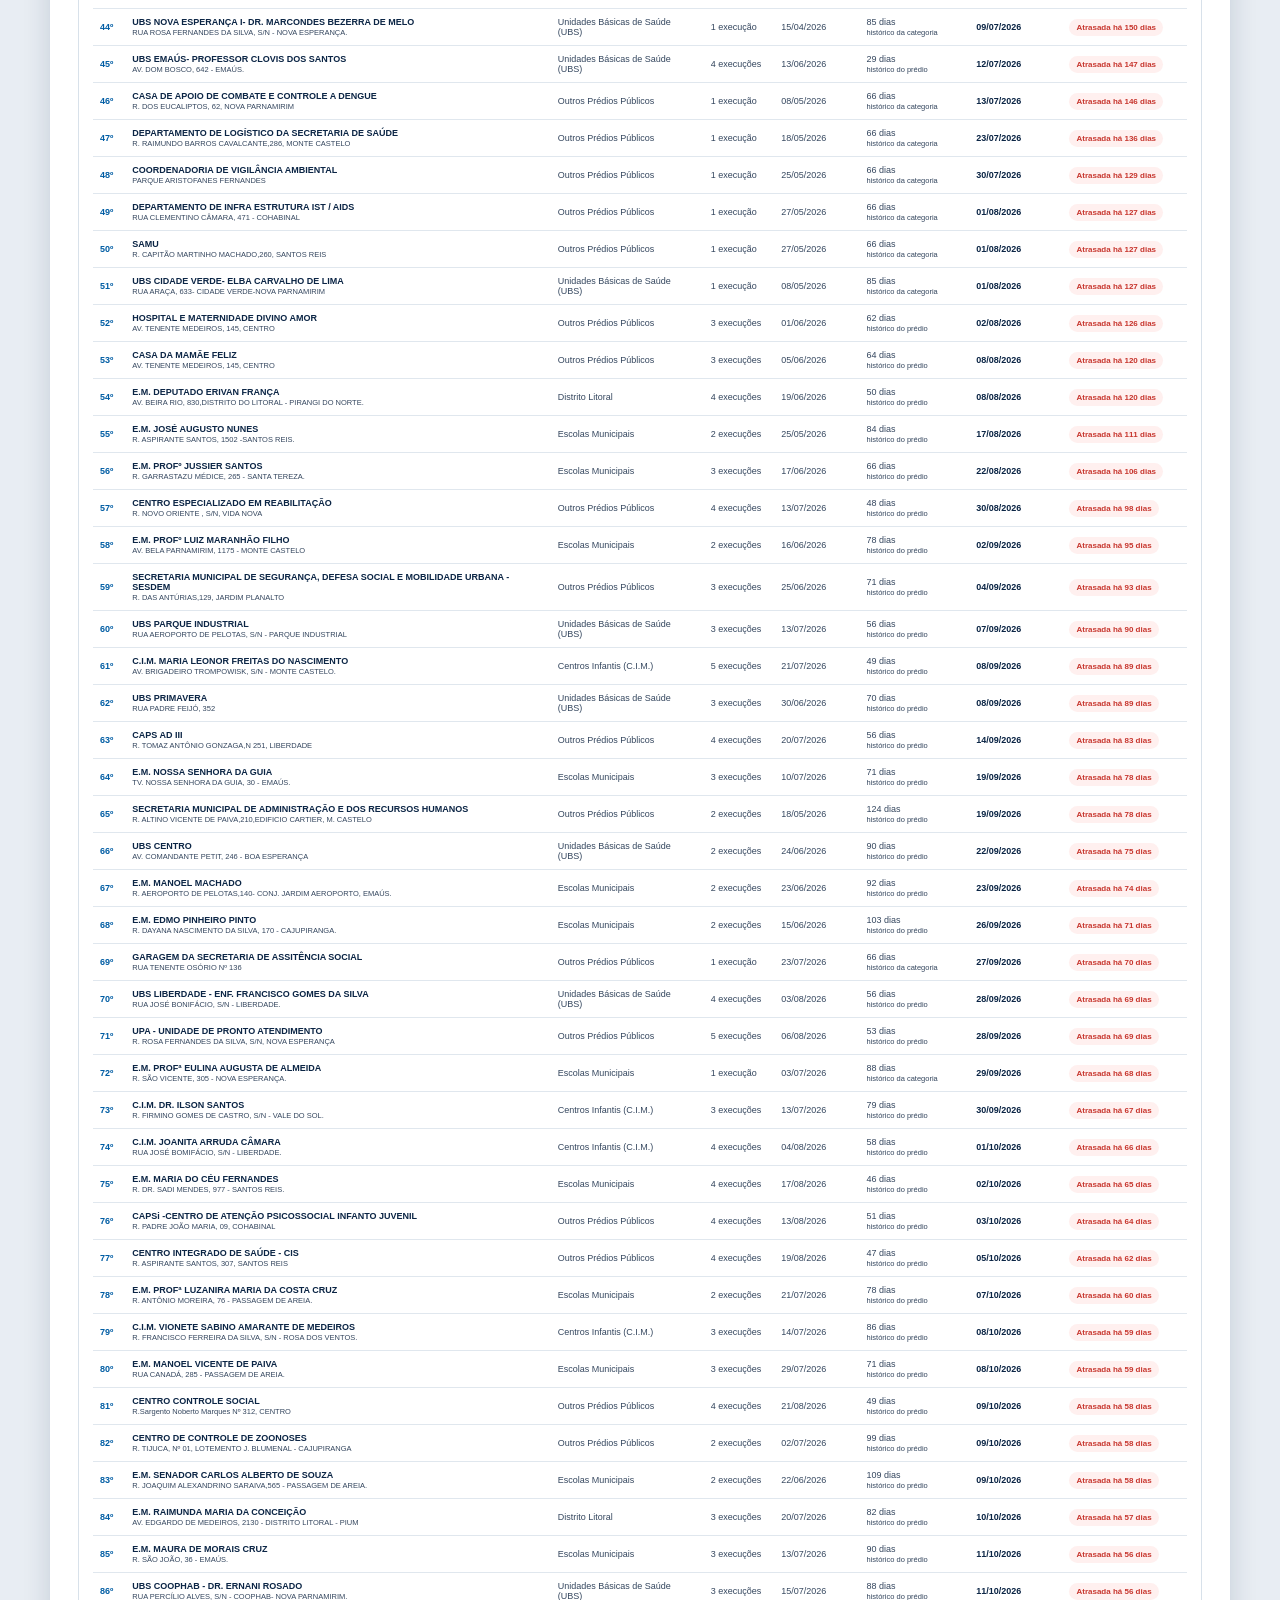
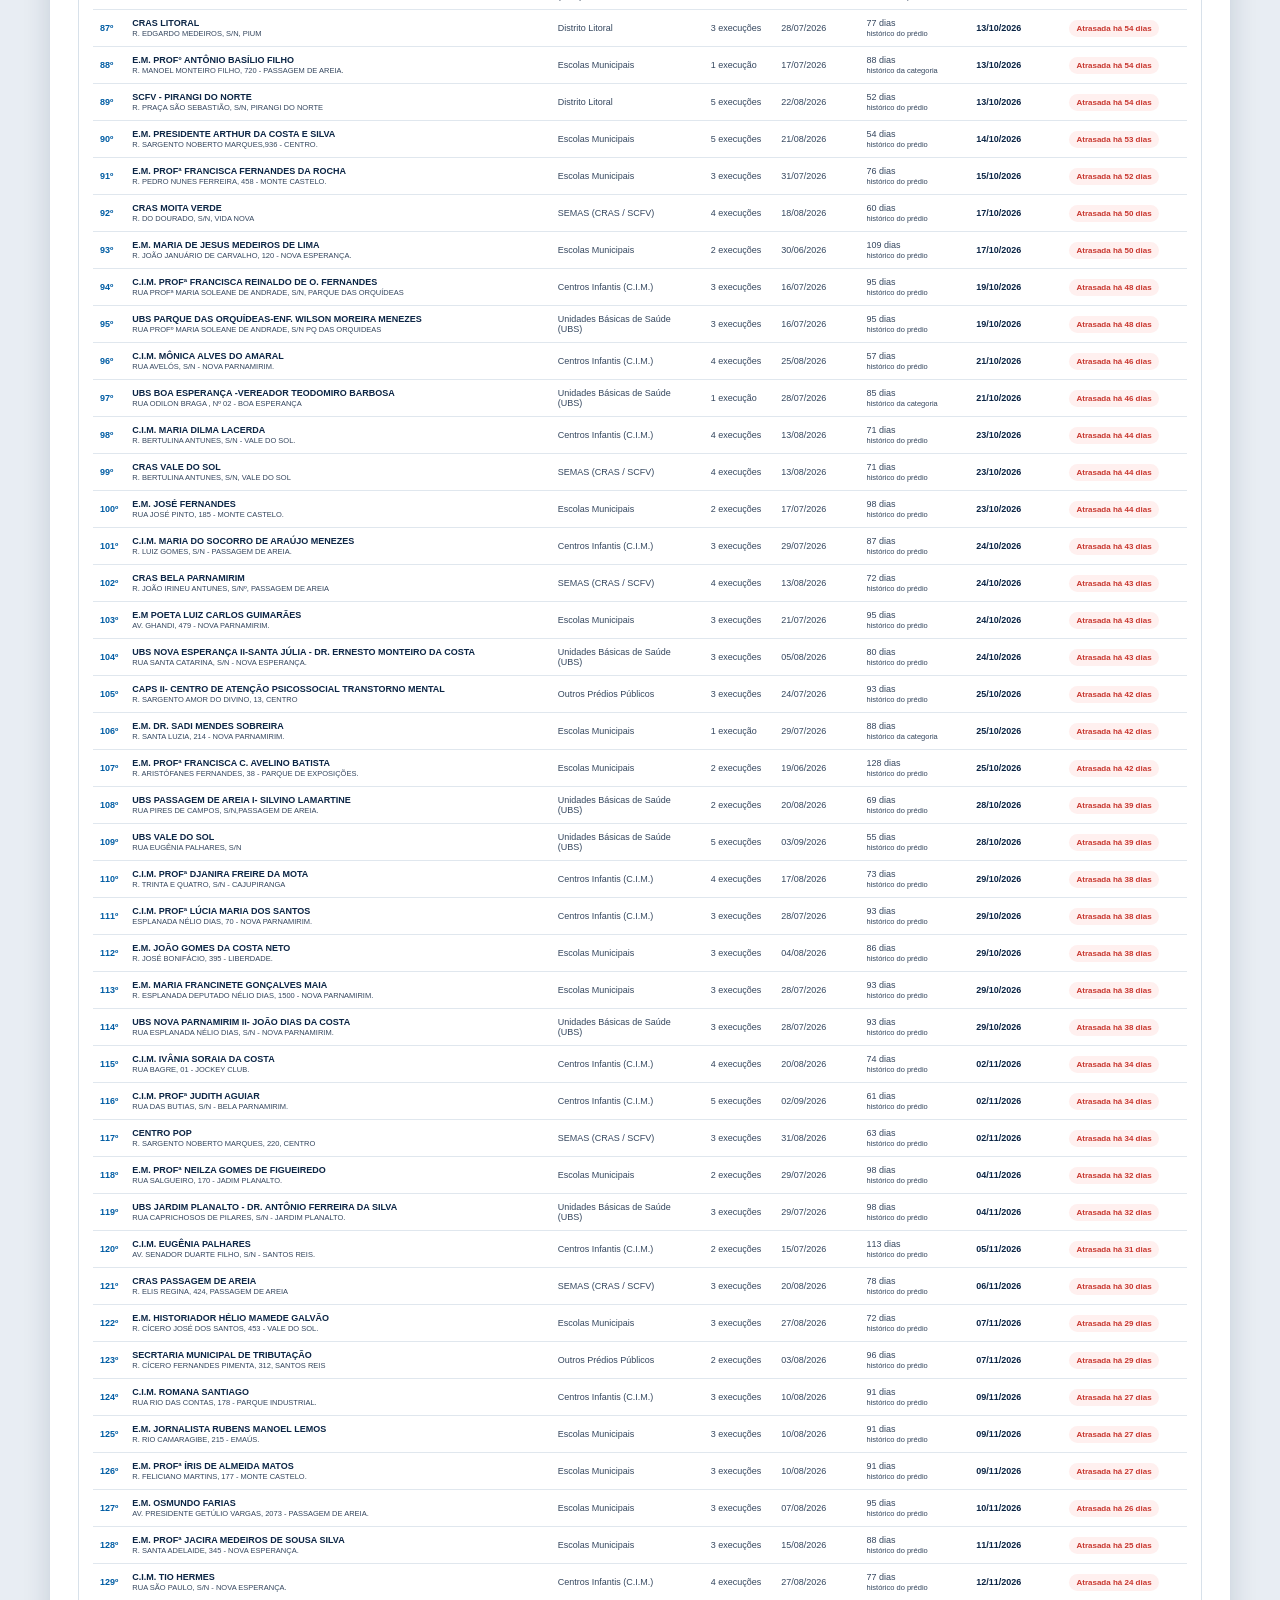
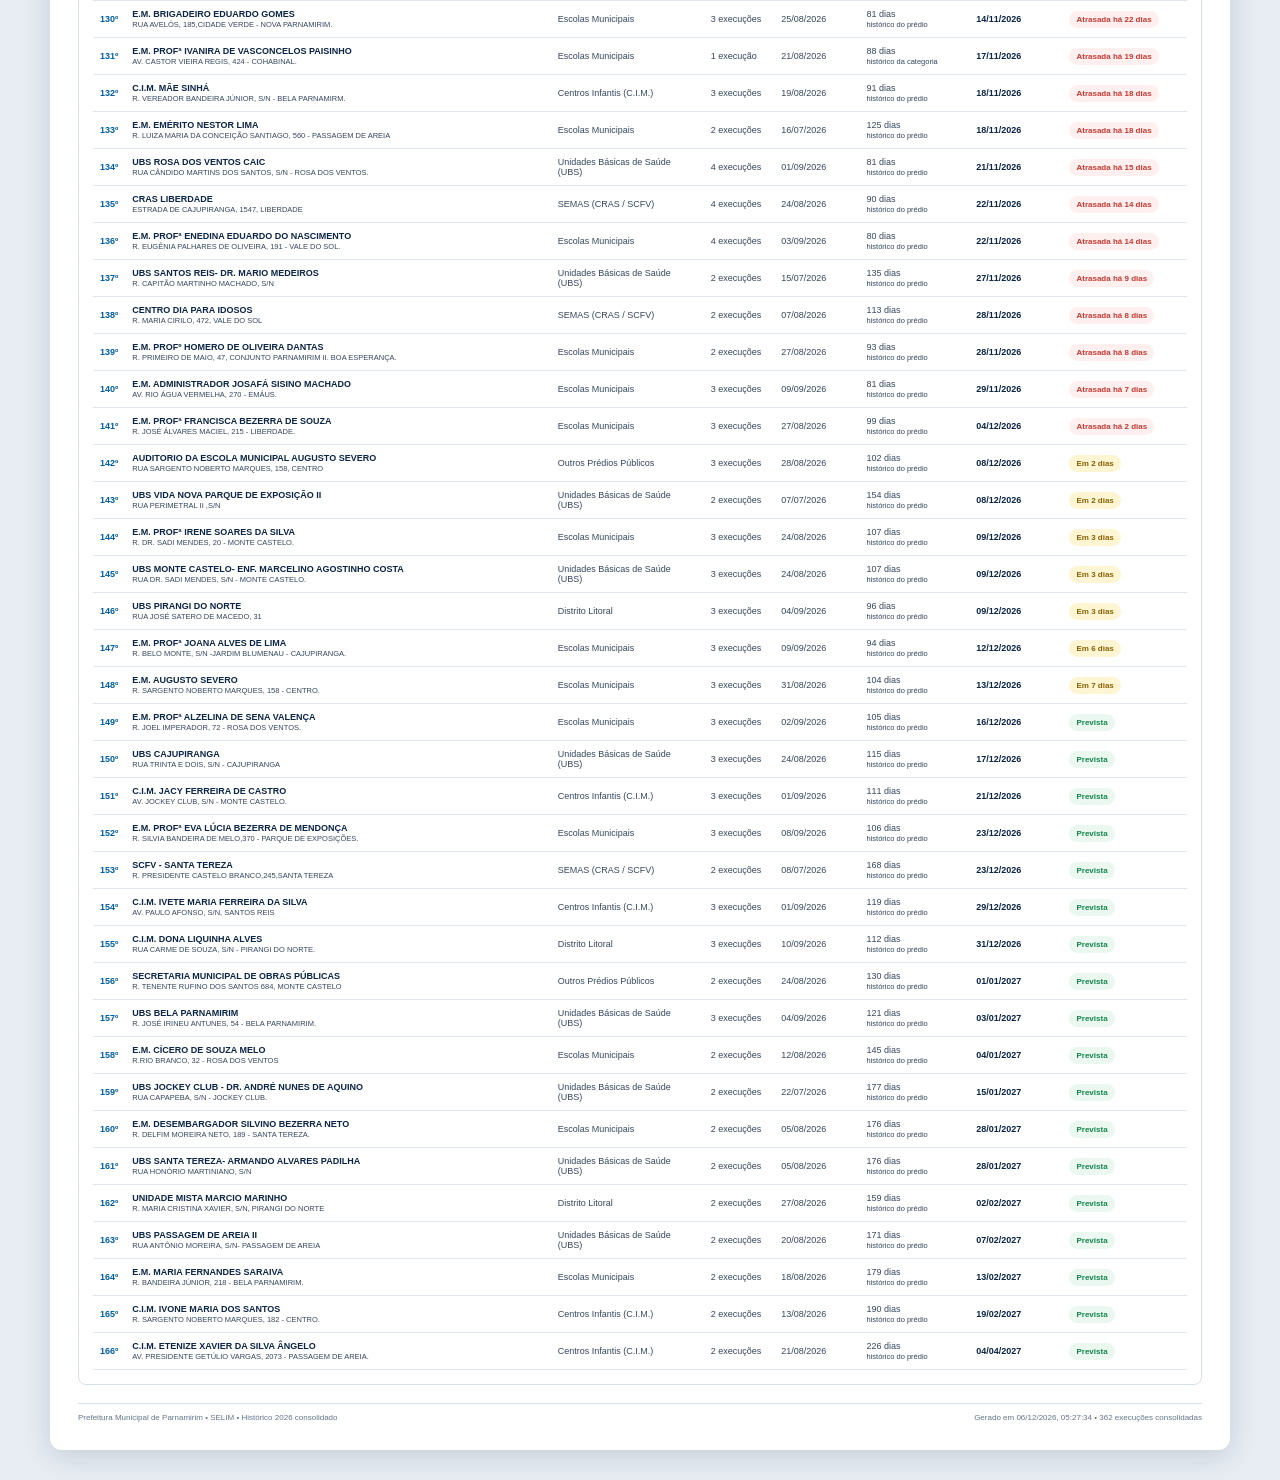
==== commit b4dc7006: "Consolidar historico do Excel nas estatisticas" ====
--- a/estatisticas.html
+++ b/estatisticas.html
@@ -225,7 +225,7 @@
 
     .kpi-grid {
       display: grid;
-      grid-template-columns: repeat(5, minmax(0, 1fr));
+      grid-template-columns: repeat(6, minmax(0, 1fr));
       gap: 10px;
       margin-bottom: 13px;
     }
@@ -254,6 +254,7 @@
     .kpi-card:nth-child(3)::before { background: var(--gold); }
     .kpi-card:nth-child(4)::before { background: var(--green); }
     .kpi-card:nth-child(5)::before { background: var(--orange); }
+    .kpi-card:nth-child(6)::before { background: var(--red); }
     .kpi-value { display: block; margin-top: 4px; color: var(--navy); font-size: 25px; font-weight: 900; line-height: 1; }
     .kpi-value.textual { overflow: hidden; font-size: 14px; line-height: 1.2; text-overflow: ellipsis; }
     .kpi-label { display: block; margin-top: 8px; color: var(--muted); font-size: 9px; font-weight: 800; letter-spacing: 0.5px; text-transform: uppercase; }
@@ -261,7 +262,7 @@
 
     .insight-strip {
       display: grid;
-      grid-template-columns: repeat(3, 1fr);
+      grid-template-columns: repeat(4, 1fr);
       gap: 8px;
       margin-bottom: 14px;
     }
@@ -323,6 +324,19 @@
     .legend-dot { width: 9px; height: 9px; border-radius: 2px; }
     .legend-name { overflow: hidden; text-overflow: ellipsis; white-space: nowrap; }
     .legend-value { color: var(--navy); font-weight: 900; }
+
+    .coverage-chart,
+    .frequency-chart { display: flex; flex-direction: column; gap: 10px; }
+    .coverage-row { display: grid; grid-template-columns: minmax(145px, 1.25fr) 2.2fr 72px; align-items: center; gap: 9px; }
+    .coverage-name { overflow: hidden; color: #31435b; font-size: 9px; font-weight: 700; text-overflow: ellipsis; white-space: nowrap; }
+    .coverage-track { height: 14px; overflow: hidden; border-radius: 8px; background: #edf2f6; }
+    .coverage-fill { height: 100%; min-width: 3px; border-radius: 8px; background: linear-gradient(90deg, var(--green), #47b979); }
+    .coverage-value { color: var(--navy); font-size: 9px; font-weight: 900; text-align: right; }
+    .frequency-chart { display: grid; grid-template-columns: repeat(6, minmax(0, 1fr)); align-items: end; min-height: 210px; padding-top: 8px; }
+    .frequency-column { display: flex; align-items: center; flex-direction: column; justify-content: flex-end; height: 190px; }
+    .frequency-value { margin-bottom: 5px; color: var(--navy); font-size: 10px; font-weight: 900; }
+    .frequency-bar { width: min(44px, 72%); min-height: 4px; border-radius: 5px 5px 0 0; background: linear-gradient(180deg, var(--gold), var(--orange)); }
+    .frequency-label { margin-top: 7px; color: var(--muted); font-size: 8px; font-weight: 800; text-align: center; text-transform: uppercase; }
 
     .ranking-chart { display: flex; flex-direction: column; gap: 9px; }
     .rank-row { display: grid; grid-template-columns: minmax(175px, 1.2fr) 3fr 44px; align-items: center; gap: 10px; }
@@ -354,7 +368,6 @@
       .filter-fields { grid-template-columns: 1fr 1fr; }
       .field:nth-child(3), .field:nth-child(4), .generate-btn { grid-column: span 2; }
       .kpi-grid { grid-template-columns: repeat(2, 1fr); }
-      .kpi-card:last-child { grid-column: span 2; }
       .insight-strip, .charts-grid { grid-template-columns: 1fr; }
       .chart-card.full { grid-column: auto; }
       .donut-layout { align-items: flex-start; flex-direction: column; }
@@ -367,11 +380,14 @@
       .toolbar-btn { flex: 1; text-align: center; }
       .intro h1 { font-size: 22px; }
       .kpi-grid { grid-template-columns: 1fr; }
-      .kpi-card:last-child { grid-column: auto; }
       .monthly-chart { gap: 3px; }
       .month-label { font-size: 7px; transform: rotate(-45deg); transform-origin: center; }
       .rank-row { grid-template-columns: 1fr; gap: 4px; }
       .rank-value { text-align: left; }
+      .coverage-row { grid-template-columns: 1fr; gap: 4px; }
+      .coverage-value { text-align: left; }
+      .frequency-chart { grid-template-columns: repeat(3, 1fr); min-height: auto; }
+      .frequency-column { height: 130px; }
     }
 
     @media print {
@@ -418,7 +434,7 @@
     <section class="filters" aria-label="Filtros das estatísticas">
       <div class="filter-heading">
         <strong>Período e recorte</strong>
-        <span>Os cálculos consideram apenas execuções registradas</span>
+        <span>Histórico do Excel e registros recentes do aplicativo, sem duplicidades</span>
       </div>
       <div class="preset-row">
         <button class="preset active" type="button" data-preset="year">Ano atual</button>
@@ -462,15 +478,17 @@
     <div id="dashboardContent" class="hidden">
       <section class="kpi-grid" aria-label="Indicadores principais">
         <div class="kpi-card"><strong id="kpiExecutions" class="kpi-value">0</strong><span class="kpi-label">Execuções no período</span><span id="kpiExecutionsDetail" class="kpi-detail"></span></div>
-        <div class="kpi-card"><strong id="kpiBuildings" class="kpi-value">0</strong><span class="kpi-label">Prédios atendidos</span><span id="kpiBuildingsDetail" class="kpi-detail"></span></div>
-        <div class="kpi-card"><strong id="kpiAverage" class="kpi-value">0</strong><span class="kpi-label">Média por prédio</span><span class="kpi-detail">execuções registradas</span></div>
+        <div class="kpi-card"><strong id="kpiCatalog" class="kpi-value">0</strong><span class="kpi-label">Prédios cadastrados</span><span id="kpiCatalogDetail" class="kpi-detail"></span></div>
+        <div class="kpi-card"><strong id="kpiCoverage" class="kpi-value">0%</strong><span class="kpi-label">Cobertura no período</span><span id="kpiCoverageDetail" class="kpi-detail"></span></div>
+        <div class="kpi-card"><strong id="kpiNever" class="kpi-value">0</strong><span class="kpi-label">Sem execução no período</span><span id="kpiNeverDetail" class="kpi-detail"></span></div>
         <div class="kpi-card"><strong id="kpiLeader" class="kpi-value textual">—</strong><span class="kpi-label">Maior frequência</span><span id="kpiLeaderDetail" class="kpi-detail"></span></div>
-        <div class="kpi-card"><strong id="kpiAttention" class="kpi-value">0</strong><span class="kpi-label">Revisão recomendada</span><span class="kpi-detail">previsões vencidas</span></div>
+        <div class="kpi-card"><strong id="kpiAttention" class="kpi-value">0</strong><span class="kpi-label">Atenção no planejamento</span><span class="kpi-detail">sem histórico ou previsão vencida</span></div>
       </section>
 
       <section class="insight-strip" aria-label="Destaques do período">
         <div id="insightFrequency" class="insight"></div>
         <div id="insightMonth" class="insight"></div>
+        <div id="insightCoverage" class="insight"></div>
         <div id="insightPlanning" class="insight"></div>
       </section>
 
@@ -481,7 +499,17 @@
         </article>
 
         <article class="chart-card">
-          <div class="card-head"><div><h2>Distribuição por categoria</h2><p>Participação de cada tipo de prédio nas execuções.</p></div><span class="card-badge">Composição</span></div>
+          <div class="card-head"><div><h2>Cobertura por categoria</h2><p>Prédios atendidos em relação ao total cadastrado em cada grupo.</p></div><span class="card-badge">Atendidos / total</span></div>
+          <div id="coverageChart" class="coverage-chart" aria-label="Gráfico de cobertura por categoria"></div>
+        </article>
+
+        <article class="chart-card">
+          <div class="card-head"><div><h2>Distribuição da frequência</h2><p>Quantidade de prédios por número de limpezas no período.</p></div><span class="card-badge">Recorrência</span></div>
+          <div id="frequencyChart" class="frequency-chart" aria-label="Gráfico de distribuição da frequência"></div>
+        </article>
+
+        <article class="chart-card">
+          <div class="card-head"><div><h2>Execuções por categoria</h2><p>Participação de cada tipo de prédio no total de limpezas.</p></div><span class="card-badge">Composição</span></div>
           <div class="donut-layout">
             <div id="categoryDonut" class="donut" data-total="0" aria-label="Gráfico por categoria"></div>
             <div id="categoryLegend" class="legend"></div>
@@ -496,7 +524,7 @@
 
       <section class="planning-card">
         <div class="card-head"><div><h2>Planejamento das próximas limpezas</h2><p>Última execução, intervalo estimado e próxima data prevista por prédio.</p></div><span class="card-badge">Agenda estimada</span></div>
-        <div class="planning-note"><strong>Como a previsão é calculada:</strong> usa o intervalo mediano entre execuções do próprio prédio. Sem histórico suficiente, usa a média da categoria; enquanto não houver recorrência, considera um ciclo inicial de 30 dias.</div>
+        <div class="planning-note"><strong>Como a previsão é calculada:</strong> usa o intervalo mediano entre execuções do próprio prédio. Sem histórico suficiente, usa o intervalo mediano da categoria e, na ausência dele, um ciclo inicial de 30 dias. Prédios sem execução aparecem como prioridade.</div>
         <div class="table-wrap">
           <table>
             <thead><tr><th>#</th><th>Prédio público</th><th>Categoria</th><th>Frequência</th><th>Última limpeza</th><th>Intervalo estimado</th><th>Próxima limpeza</th><th>Situação</th></tr></thead>
@@ -506,370 +534,9 @@
       </section>
     </div>
 
-    <footer class="report-footer"><span>Prefeitura Municipal de Parnamirim • SELIM</span><span id="generatedText">Estatísticas geradas automaticamente</span></footer>
+    <footer class="report-footer"><span>Prefeitura Municipal de Parnamirim • SELIM • Histórico 2026 consolidado</span><span id="generatedText">Estatísticas geradas automaticamente</span></footer>
   </main>
 
-  <script>
-    (function () {
-      var DEFAULT_GAS_URL = "https://script.google.com/macros/s/AKfycbxknOR0N0KFBkfhWYJ5YtH_zj_sNmlMXjmQF6Cy7xmbwmf5Cg3IYs5zFQnP3hIAqkWB/exec";
-      var COLORS = ["#005da4", "#00a3e0", "#ffc72c", "#11844a", "#7c57b8", "#df7d16", "#c7352d"];
-      var query = new URLSearchParams(window.location.search);
-      var gasUrl = query.get("gas") || localStorage.getItem("selim_gas_url") || DEFAULT_GAS_URL;
-      var inputInicio = document.getElementById("inputInicio");
-      var inputFim = document.getElementById("inputFim");
-      var inputCategoria = document.getElementById("inputCategoria");
-      var inputPredio = document.getElementById("inputPredio");
-      var btnGenerate = document.getElementById("btnGenerate");
-      var dashboardState = document.getElementById("dashboardState");
-      var dashboardContent = document.getElementById("dashboardContent");
-      var allRecords = [];
-
-      function pad(value) { return String(value).padStart(2, "0"); }
-      function isoDate(date) { return date.getFullYear() + "-" + pad(date.getMonth() + 1) + "-" + pad(date.getDate()); }
-      function escapeHtml(value) {
-        return String(value === undefined || value === null ? "" : value)
-          .replace(/&/g, "&amp;").replace(/</g, "&lt;").replace(/>/g, "&gt;")
-          .replace(/"/g, "&quot;").replace(/'/g, "&#039;");
-      }
-      function normalizeText(value) {
-        return String(value || "").normalize("NFD").replace(/[\u0300-\u036f]/g, "").toLowerCase().trim();
-      }
-      function parseDate(record) {
-        var iso = String(record.dataIso || "");
-        if (/^\d{4}-\d{2}-\d{2}$/.test(iso)) return new Date(iso + "T12:00:00");
-        var match = String(record.dataExecucao || "").match(/^(\d{1,2})[\/.\-](\d{1,2})[\/.\-](\d{4})$/);
-        return match ? new Date(Number(match[3]), Number(match[2]) - 1, Number(match[1]), 12) : null;
-      }
-      function formatDate(date) {
-        if (!date || isNaN(date.getTime())) return "—";
-        return pad(date.getDate()) + "/" + pad(date.getMonth() + 1) + "/" + date.getFullYear();
-      }
-      function formatPeriod() {
-        if (!inputInicio.value && !inputFim.value) return "Todo o histórico registrado";
-        var start = inputInicio.value ? formatDate(new Date(inputInicio.value + "T12:00:00")) : "início";
-        var end = inputFim.value ? formatDate(new Date(inputFim.value + "T12:00:00")) : "hoje";
-        return "Período analisado: " + start + " a " + end;
-      }
-      function daysBetween(a, b) { return Math.max(0, Math.round((b.getTime() - a.getTime()) / 86400000)); }
-      function addDays(date, days) { var copy = new Date(date.getTime()); copy.setDate(copy.getDate() + days); return copy; }
-      function median(values) {
-        if (!values.length) return null;
-        var sorted = values.slice().sort(function (a, b) { return a - b; });
-        var middle = Math.floor(sorted.length / 2);
-        return sorted.length % 2 ? sorted[middle] : Math.round((sorted[middle - 1] + sorted[middle]) / 2);
-      }
-      function plural(count, singular, pluralText) { return count + " " + (count === 1 ? singular : pluralText); }
-
-      function setPeriod(type) {
-        var today = new Date();
-        if (type === "year") {
-          inputInicio.value = today.getFullYear() + "-01-01";
-          inputFim.value = today.getFullYear() + "-12-31";
-        } else if (type === "90days") {
-          var start = new Date(today.getTime());
-          start.setDate(start.getDate() - 89);
-          inputInicio.value = isoDate(start);
-          inputFim.value = isoDate(today);
-        } else if (type === "all") {
-          inputInicio.value = "";
-          inputFim.value = "";
-        }
-        document.querySelectorAll(".preset").forEach(function (button) {
-          button.classList.toggle("active", button.getAttribute("data-preset") === type);
-        });
-      }
-
-      function groupByBuilding(records) {
-        var groups = {};
-        records.forEach(function (record) {
-          var key = normalizeText(record.predioNome || "Prédio não informado");
-          if (!groups[key]) groups[key] = {name: record.predioNome || "Prédio não informado", category: record.categoria || "Geral", records: []};
-          groups[key].records.push(record);
-        });
-        return groups;
-      }
-
-      function filterRecords(records) {
-        var start = inputInicio.value ? new Date(inputInicio.value + "T00:00:00") : null;
-        var end = inputFim.value ? new Date(inputFim.value + "T23:59:59") : null;
-        var category = normalizeText(inputCategoria.value);
-        var building = normalizeText(inputPredio.value);
-        return records.filter(function (record) {
-          var date = parseDate(record);
-          if (start && (!date || date < start)) return false;
-          if (end && (!date || date > end)) return false;
-          if (category && normalizeText(record.categoria) !== category) return false;
-          if (building && normalizeText(record.predioNome) !== building) return false;
-          return true;
-        });
-      }
-
-      function populateBuildingFilter() {
-        var current = inputPredio.value;
-        var category = normalizeText(inputCategoria.value);
-        var buildings = Array.from(new Set(allRecords.filter(function (record) {
-          return !category || normalizeText(record.categoria) === category;
-        }).map(function (record) { return record.predioNome || ""; }).filter(Boolean))).sort(function (a, b) {
-          return a.localeCompare(b, "pt-BR", {numeric: true});
-        });
-        inputPredio.innerHTML = '<option value="">Todos os prédios</option>' + buildings.map(function (name) {
-          return '<option value="' + escapeHtml(name) + '">' + escapeHtml(name) + '</option>';
-        }).join("");
-        if (buildings.indexOf(current) > -1) inputPredio.value = current;
-      }
-
-      function buildModels(records) {
-        var groups = groupByBuilding(records);
-        var categoryGaps = {};
-        var globalGaps = [];
-        Object.keys(groups).forEach(function (key) {
-          var dates = groups[key].records.map(parseDate).filter(Boolean).sort(function (a, b) { return a - b; });
-          var gaps = [];
-          for (var i = 1; i < dates.length; i++) {
-            var gap = daysBetween(dates[i - 1], dates[i]);
-            if (gap > 0) gaps.push(gap);
-          }
-          groups[key].dates = dates;
-          groups[key].gaps = gaps;
-          if (!categoryGaps[groups[key].category]) categoryGaps[groups[key].category] = [];
-          categoryGaps[groups[key].category] = categoryGaps[groups[key].category].concat(gaps);
-          globalGaps = globalGaps.concat(gaps);
-        });
-        return {groups: groups, categoryGaps: categoryGaps, globalGaps: globalGaps};
-      }
-
-      function predictionFor(group, models) {
-        var interval = median(group.gaps);
-        var source = "histórico do prédio";
-        if (!interval) {
-          interval = median(models.categoryGaps[group.category] || []);
-          source = "média da categoria";
-        }
-        if (!interval) {
-          interval = median(models.globalGaps);
-          source = "média geral";
-        }
-        if (!interval) {
-          interval = 30;
-          source = "ciclo inicial";
-        }
-        interval = Math.max(1, Math.round(interval));
-        var last = group.dates[group.dates.length - 1] || null;
-        return {interval: interval, source: source, last: last, next: last ? addDays(last, interval) : null};
-      }
-
-      function buildingRanking(records) {
-        var groups = groupByBuilding(records);
-        return Object.keys(groups).map(function (key) {
-          var dates = groups[key].records.map(parseDate).filter(Boolean).sort(function (a, b) { return a - b; });
-          return {key: key, name: groups[key].name, category: groups[key].category, count: groups[key].records.length, last: dates[dates.length - 1] || null};
-        }).sort(function (a, b) {
-          if (b.count !== a.count) return b.count - a.count;
-          return (b.last ? b.last.getTime() : 0) - (a.last ? a.last.getTime() : 0) || a.name.localeCompare(b.name, "pt-BR");
-        });
-      }
-
-      function renderMonthlyChart(records) {
-        var counts = {};
-        records.forEach(function (record) {
-          var date = parseDate(record);
-          if (!date) return;
-          var key = date.getFullYear() + "-" + pad(date.getMonth() + 1);
-          counts[key] = (counts[key] || 0) + 1;
-        });
-        var start = inputInicio.value ? new Date(inputInicio.value + "T12:00:00") : null;
-        var end = inputFim.value ? new Date(inputFim.value + "T12:00:00") : null;
-        var keys = [];
-        if (start && end) {
-          var cursor = new Date(start.getFullYear(), start.getMonth(), 1, 12);
-          var endMonth = new Date(end.getFullYear(), end.getMonth(), 1, 12);
-          while (cursor <= endMonth && keys.length < 60) {
-            keys.push(cursor.getFullYear() + "-" + pad(cursor.getMonth() + 1));
-            cursor.setMonth(cursor.getMonth() + 1);
-          }
-          if (keys.length > 12) keys = keys.slice(-12);
-        } else {
-          keys = Object.keys(counts).sort().slice(-12);
-        }
-        if (!keys.length) {
-          var today = new Date();
-          keys = [today.getFullYear() + "-" + pad(today.getMonth() + 1)];
-        }
-        var max = Math.max.apply(null, keys.map(function (key) { return counts[key] || 0; }).concat([1]));
-        document.getElementById("monthlyChart").innerHTML = keys.map(function (key) {
-          var parts = key.split("-");
-          var date = new Date(Number(parts[0]), Number(parts[1]) - 1, 1);
-          var value = counts[key] || 0;
-          var height = value ? Math.max(8, Math.round((value / max) * 150)) : 3;
-          var label = date.toLocaleDateString("pt-BR", {month: "short"}).replace(".", "") + "/" + String(parts[0]).slice(-2);
-          return '<div class="month-column" title="' + escapeHtml(label + ": " + value) + '"><span class="month-value">' + value + '</span><div class="month-bar" style="height:' + height + 'px"></div><span class="month-label">' + escapeHtml(label) + '</span></div>';
-        }).join("");
-        return counts;
-      }
-
-      function renderCategoryChart(records) {
-        var counts = {};
-        records.forEach(function (record) { var name = record.categoria || "Geral"; counts[name] = (counts[name] || 0) + 1; });
-        var items = Object.keys(counts).map(function (name) { return {name: name, value: counts[name]}; }).sort(function (a, b) { return b.value - a.value; });
-        var total = records.length;
-        var current = 0;
-        var segments = items.map(function (item, index) {
-          var start = current;
-          current += total ? (item.value / total) * 100 : 0;
-          return COLORS[index % COLORS.length] + " " + start.toFixed(2) + "% " + current.toFixed(2) + "%";
-        });
-        var donut = document.getElementById("categoryDonut");
-        donut.style.background = segments.length ? "conic-gradient(" + segments.join(",") + ")" : "#e8eef4";
-        donut.setAttribute("data-total", String(total));
-        document.getElementById("categoryLegend").innerHTML = items.length ? items.map(function (item, index) {
-          var percent = total ? Math.round((item.value / total) * 100) : 0;
-          return '<div class="legend-item"><span class="legend-dot" style="background:' + COLORS[index % COLORS.length] + '"></span><span class="legend-name" title="' + escapeHtml(item.name) + '">' + escapeHtml(item.name) + '</span><span class="legend-value">' + item.value + ' · ' + percent + '%</span></div>';
-        }).join("") : '<div class="empty-state">Sem categorias no período.</div>';
-      }
-
-      function renderRankingChart(ranking) {
-        var top = ranking.slice(0, 10);
-        var max = top.length ? top[0].count : 1;
-        document.getElementById("rankingChart").innerHTML = top.length ? top.map(function (item, index) {
-          var width = Math.max(3, Math.round((item.count / max) * 100));
-          return '<div class="rank-row"><span class="rank-name" title="' + escapeHtml(item.name) + '">' + (index + 1) + 'º · ' + escapeHtml(item.name) + '</span><div class="rank-track"><div class="rank-fill" style="width:' + width + '%"></div></div><span class="rank-value">' + plural(item.count, "vez", "vezes") + '</span></div>';
-        }).join("") : '<div class="empty-state">Sem execuções no período selecionado.</div>';
-      }
-
-      function statusFor(nextDate) {
-        if (!nextDate) return {className: "ok", label: "Sem previsão"};
-        var today = new Date();
-        today.setHours(0, 0, 0, 0);
-        var next = new Date(nextDate.getTime());
-        next.setHours(0, 0, 0, 0);
-        var difference = Math.ceil((next - today) / 86400000);
-        if (difference < 0) return {className: "overdue", label: "Atrasada há " + Math.abs(difference) + " dias"};
-        if (difference <= 7) return {className: "soon", label: difference === 0 ? "Prevista para hoje" : "Em " + difference + " dias"};
-        return {className: "ok", label: "Prevista"};
-      }
-
-      function renderPlanning(ranking, models) {
-        var overdue = 0;
-        var rows = ranking.map(function (item, index) {
-          var group = models.groups[item.key];
-          var prediction = predictionFor(group, models);
-          var status = statusFor(prediction.next);
-          if (status.className === "overdue") overdue++;
-          return '<tr><td class="position">' + (index + 1) + 'º</td><td><strong>' + escapeHtml(item.name) + '</strong></td><td>' + escapeHtml(item.category) + '</td><td>' + plural(item.count, "execução", "execuções") + '</td><td>' + formatDate(prediction.last) + '</td><td>' + prediction.interval + ' dias<br><small>' + escapeHtml(prediction.source) + '</small></td><td><strong>' + formatDate(prediction.next) + '</strong></td><td><span class="status ' + status.className + '">' + escapeHtml(status.label) + '</span></td></tr>';
-        }).join("");
-        document.getElementById("planningTable").innerHTML = rows || '<tr><td colspan="8"><div class="empty-state">Sem prédios para planejar neste período.</div></td></tr>';
-        return overdue;
-      }
-
-      function renderDashboard() {
-        populateBuildingFilter();
-        var records = filterRecords(allRecords);
-        var ranking = buildingRanking(records);
-        var models = buildModels(allRecords);
-        var monthlyCounts = renderMonthlyChart(records);
-        renderCategoryChart(records);
-        renderRankingChart(ranking);
-        var overdue = renderPlanning(ranking, models);
-        var average = ranking.length ? records.length / ranking.length : 0;
-        var leader = ranking[0] || null;
-        var monthEntries = Object.keys(monthlyCounts).map(function (key) { return {key: key, value: monthlyCounts[key]}; }).sort(function (a, b) { return b.value - a.value || a.key.localeCompare(b.key); });
-        var bestMonth = monthEntries[0] || null;
-        var bestMonthLabel = "—";
-        if (bestMonth && bestMonth.value) {
-          var parts = bestMonth.key.split("-");
-          bestMonthLabel = new Date(Number(parts[0]), Number(parts[1]) - 1, 1).toLocaleDateString("pt-BR", {month: "long", year: "numeric"});
-        }
-
-        document.getElementById("kpiExecutions").textContent = records.length;
-        document.getElementById("kpiExecutionsDetail").textContent = formatPeriod();
-        document.getElementById("kpiBuildings").textContent = ranking.length;
-        document.getElementById("kpiBuildingsDetail").textContent = ranking.length ? "locais com atendimento" : "nenhum local no período";
-        document.getElementById("kpiAverage").textContent = average.toLocaleString("pt-BR", {minimumFractionDigits: 1, maximumFractionDigits: 1});
-        document.getElementById("kpiLeader").textContent = leader ? leader.name : "—";
-        document.getElementById("kpiLeaderDetail").textContent = leader ? plural(leader.count, "execução", "execuções") : "sem dados";
-        document.getElementById("kpiAttention").textContent = overdue;
-        document.getElementById("periodText").textContent = formatPeriod() + (inputCategoria.value ? " • " + inputCategoria.value : "") + (inputPredio.value ? " • " + inputPredio.value : "");
-        document.getElementById("generatedText").textContent = "Gerado em " + new Date().toLocaleString("pt-BR");
-
-        document.getElementById("insightFrequency").innerHTML = leader ? '<strong>Maior frequência:</strong> ' + escapeHtml(leader.name) + ' lidera com ' + plural(leader.count, "execução", "execuções") + ' no período.' : '<strong>Maior frequência:</strong> sem dados para calcular.';
-        document.getElementById("insightMonth").innerHTML = bestMonth && bestMonth.value ? '<strong>Mês de maior atividade:</strong> ' + escapeHtml(bestMonthLabel) + ', com ' + plural(bestMonth.value, "execução", "execuções") + '.' : '<strong>Mês de maior atividade:</strong> sem dados para calcular.';
-        document.getElementById("insightPlanning").innerHTML = overdue ? '<strong>Atenção ao planejamento:</strong> ' + plural(overdue, "prédio está", "prédios estão") + ' com previsão vencida.' : '<strong>Planejamento:</strong> nenhuma previsão vencida entre os prédios exibidos.';
-
-        dashboardState.classList.add("hidden");
-        dashboardContent.classList.remove("hidden");
-      }
-
-      function showError(message) {
-        dashboardContent.classList.add("hidden");
-        dashboardState.className = "error-state";
-        dashboardState.innerHTML = '<strong>' + escapeHtml(message) + '</strong> <button id="btnRetry" class="preset" type="button">Tentar novamente</button>';
-        var retry = document.getElementById("btnRetry");
-        if (retry) retry.addEventListener("click", loadData);
-      }
-
-      function fetchJson(url, params) {
-        var requestParams = new URLSearchParams(params);
-        requestParams.set("_ts", String(Date.now()));
-        var controller = new AbortController();
-        var timeout = setTimeout(function () { controller.abort(); }, 60000);
-        return fetch(url + "?" + requestParams.toString(), {method: "GET", mode: "cors", cache: "no-store", credentials: "omit", signal: controller.signal})
-          .then(function (response) { if (!response.ok) throw new Error("Resposta HTTP " + response.status); return response.text(); })
-          .then(function (text) { try { return JSON.parse(text); } catch (error) { throw new Error("O Google retornou uma resposta inválida."); } })
-          .finally(function () { clearTimeout(timeout); });
-      }
-
-      function loadFromEndpoint(url) {
-        return fetchJson(url, {acao: "estatisticas"}).then(function (data) {
-          if (data && data.status === "success" && Array.isArray(data.registros)) return data;
-          return fetchJson(url, {acao: "relatorio"});
-        });
-      }
-
-      function loadData() {
-        dashboardContent.classList.add("hidden");
-        dashboardState.className = "loading-state";
-        dashboardState.textContent = "Consultando o histórico de limpezas...";
-        var candidates = [gasUrl, DEFAULT_GAS_URL].filter(function (url, index, list) { return url && list.indexOf(url) === index; });
-
-        function tryCandidate(index) {
-          if (index >= candidates.length) throw new Error("O serviço do Google não respondeu.");
-          return loadFromEndpoint(candidates[index]).catch(function (error) {
-            if (index + 1 < candidates.length) return tryCandidate(index + 1);
-            throw error;
-          });
-        }
-
-        tryCandidate(0).then(function (data) {
-          if (!data || data.status !== "success" || !Array.isArray(data.registros)) throw new Error((data && data.message) || "Não foi possível carregar as estatísticas.");
-          allRecords = data.registros;
-          renderDashboard();
-        }).catch(function (error) { showError("Não foi possível gerar as estatísticas. " + error.message); });
-      }
-
-      document.querySelectorAll(".preset").forEach(function (button) {
-        button.addEventListener("click", function () {
-          var type = button.getAttribute("data-preset");
-          if (type !== "custom") setPeriod(type);
-          else document.querySelectorAll(".preset").forEach(function (item) { item.classList.remove("active"); });
-          renderDashboard();
-        });
-      });
-      inputInicio.addEventListener("change", function () { document.querySelectorAll(".preset").forEach(function (item) { item.classList.remove("active"); }); renderDashboard(); });
-      inputFim.addEventListener("change", function () { document.querySelectorAll(".preset").forEach(function (item) { item.classList.remove("active"); }); renderDashboard(); });
-      inputCategoria.addEventListener("change", function () { inputPredio.value = ""; populateBuildingFilter(); renderDashboard(); });
-      inputPredio.addEventListener("change", renderDashboard);
-      btnGenerate.addEventListener("click", renderDashboard);
-      document.getElementById("btnPrint").addEventListener("click", function () { window.print(); });
-
-      if (query.get("inicio") || query.get("fim")) {
-        inputInicio.value = query.get("inicio") || "";
-        inputFim.value = query.get("fim") || "";
-        document.querySelectorAll(".preset").forEach(function (item) { item.classList.remove("active"); });
-      } else {
-        setPeriod("year");
-      }
-      loadData();
-    }());
-  </script>
+  <script src="estatisticas.js"></script>
 </body>
 </html>
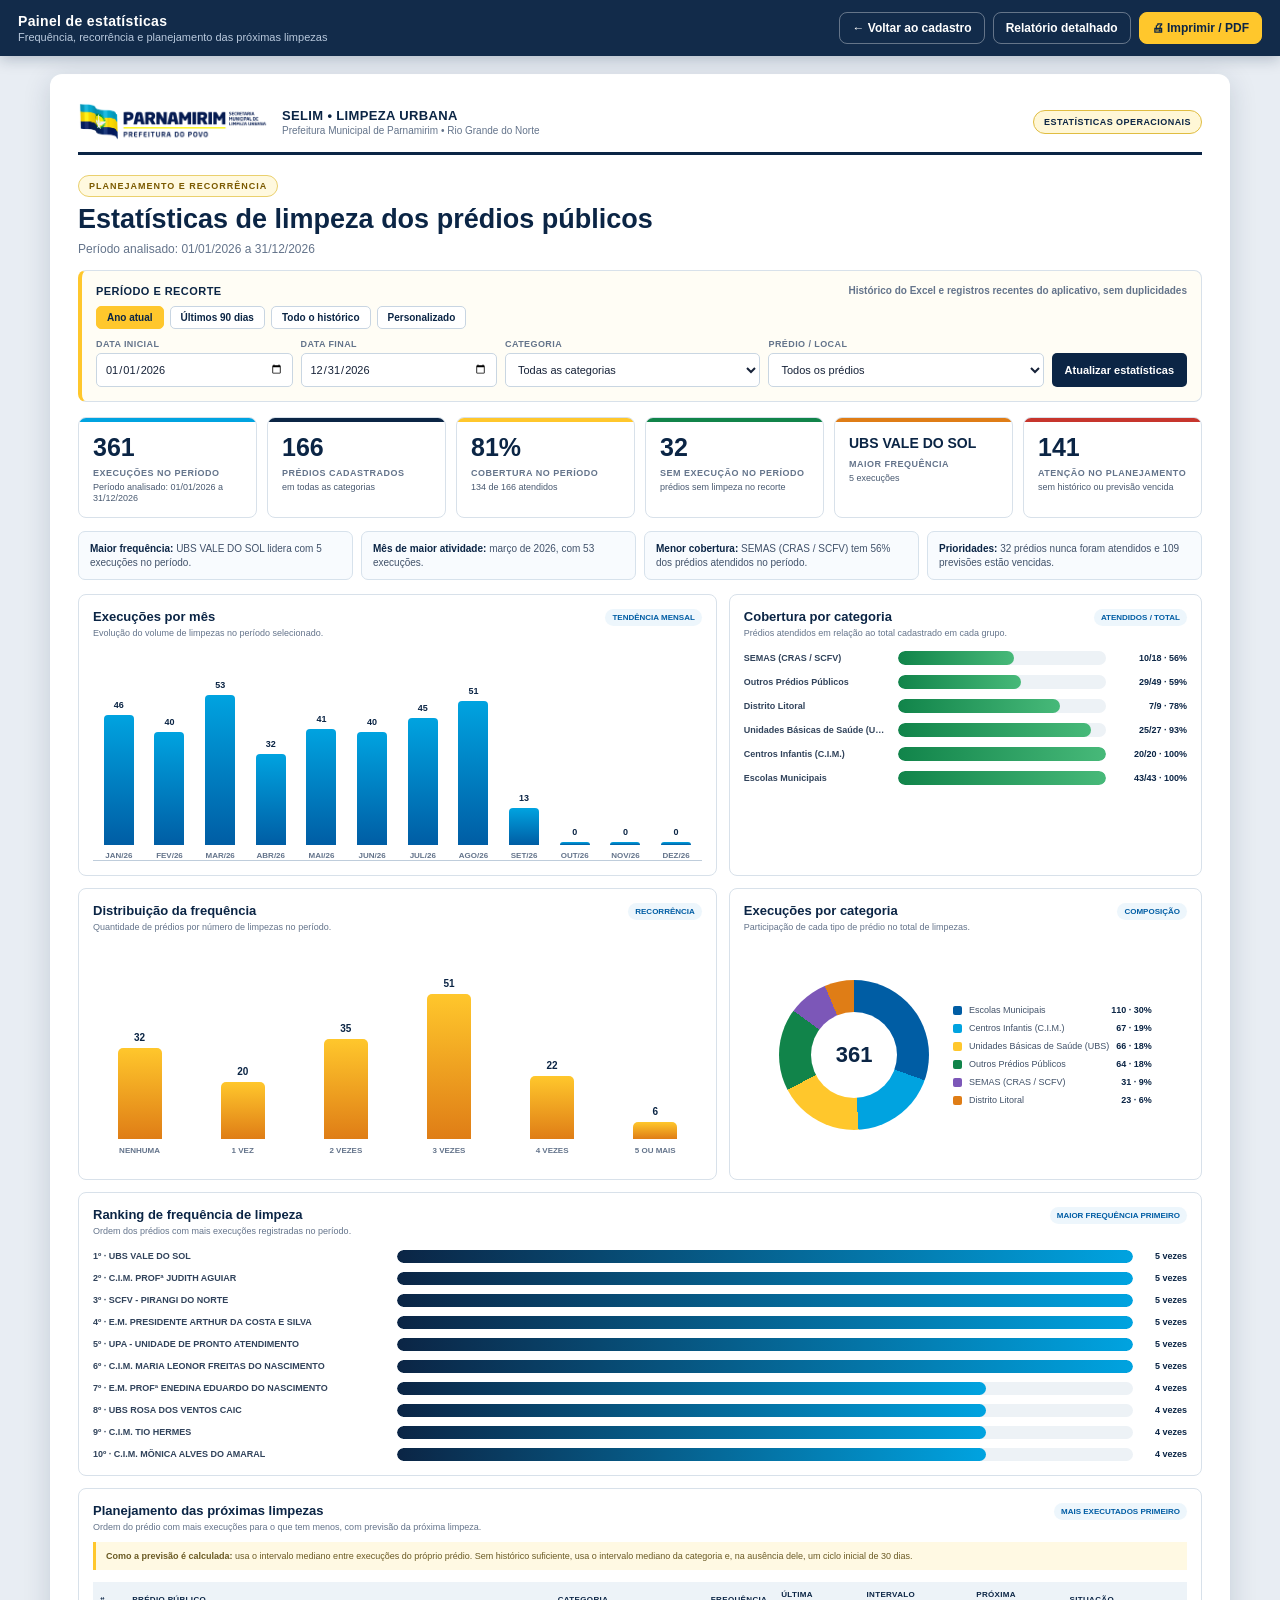
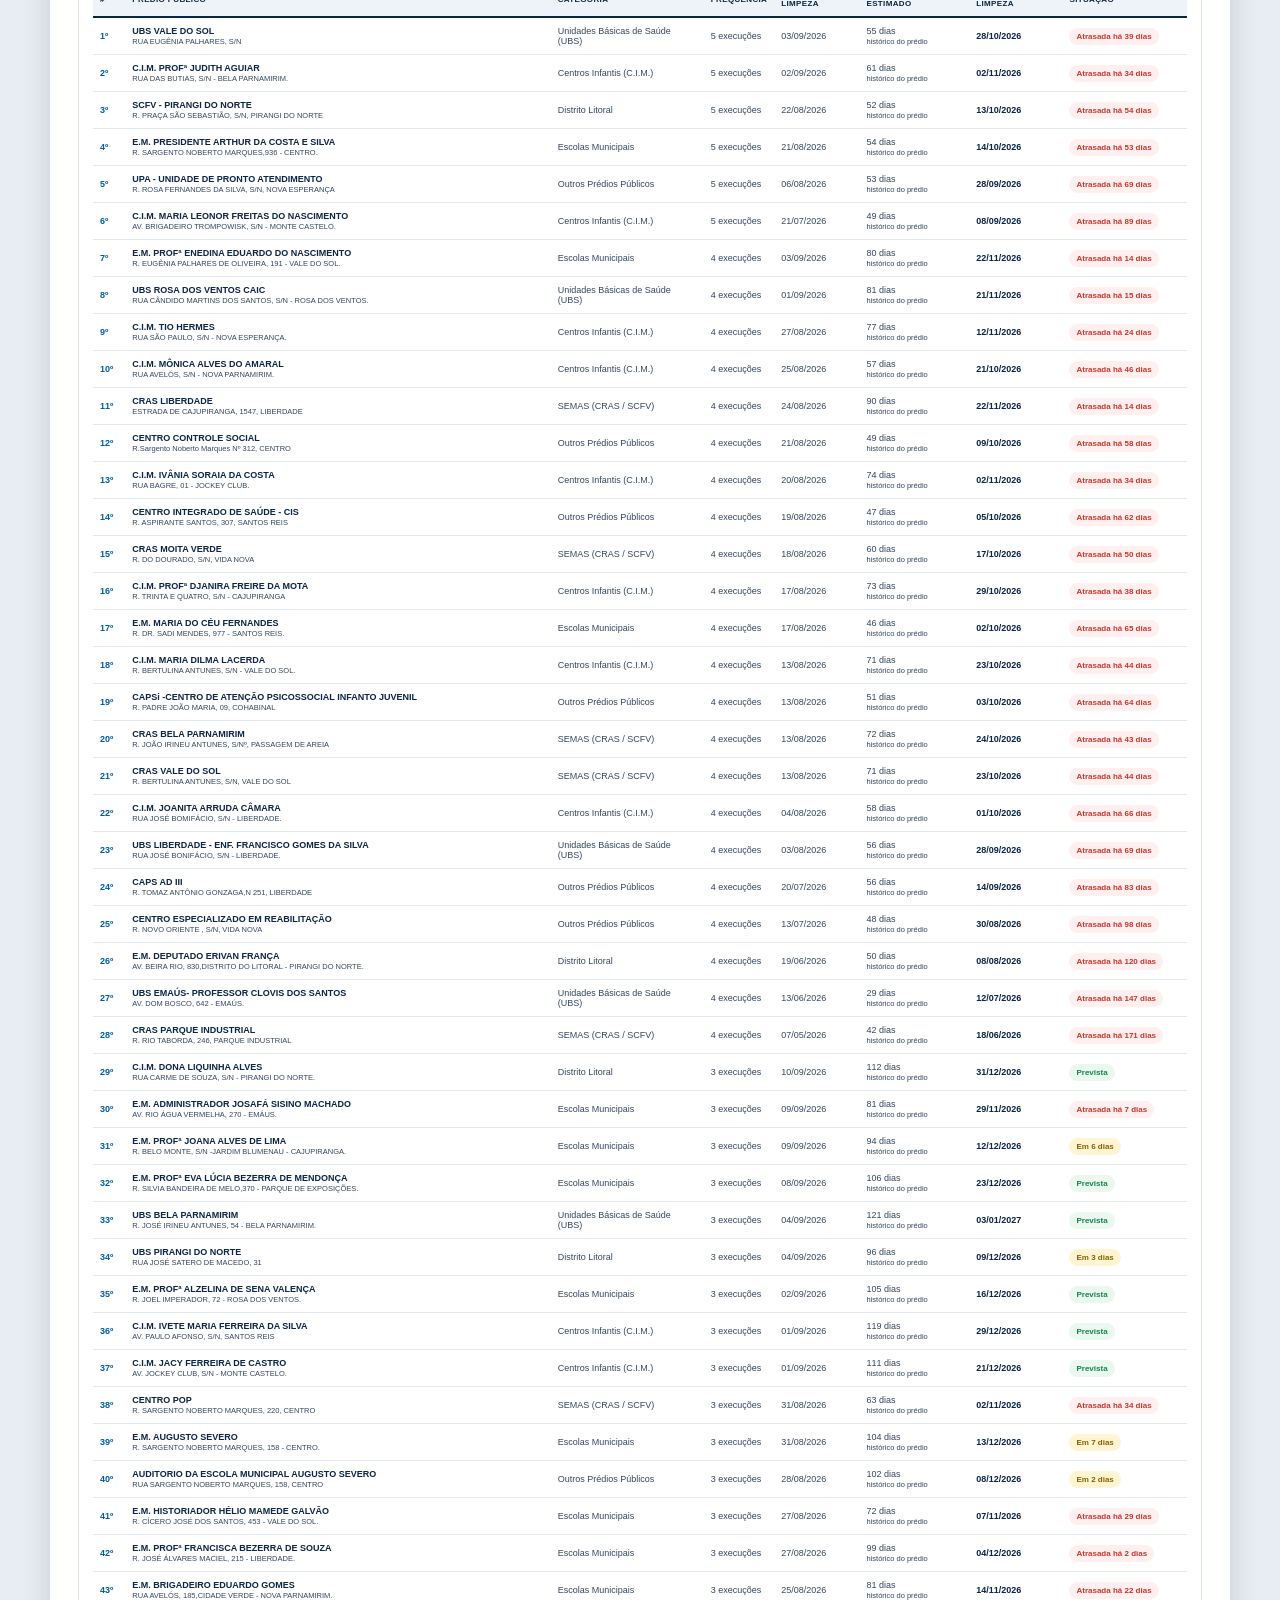
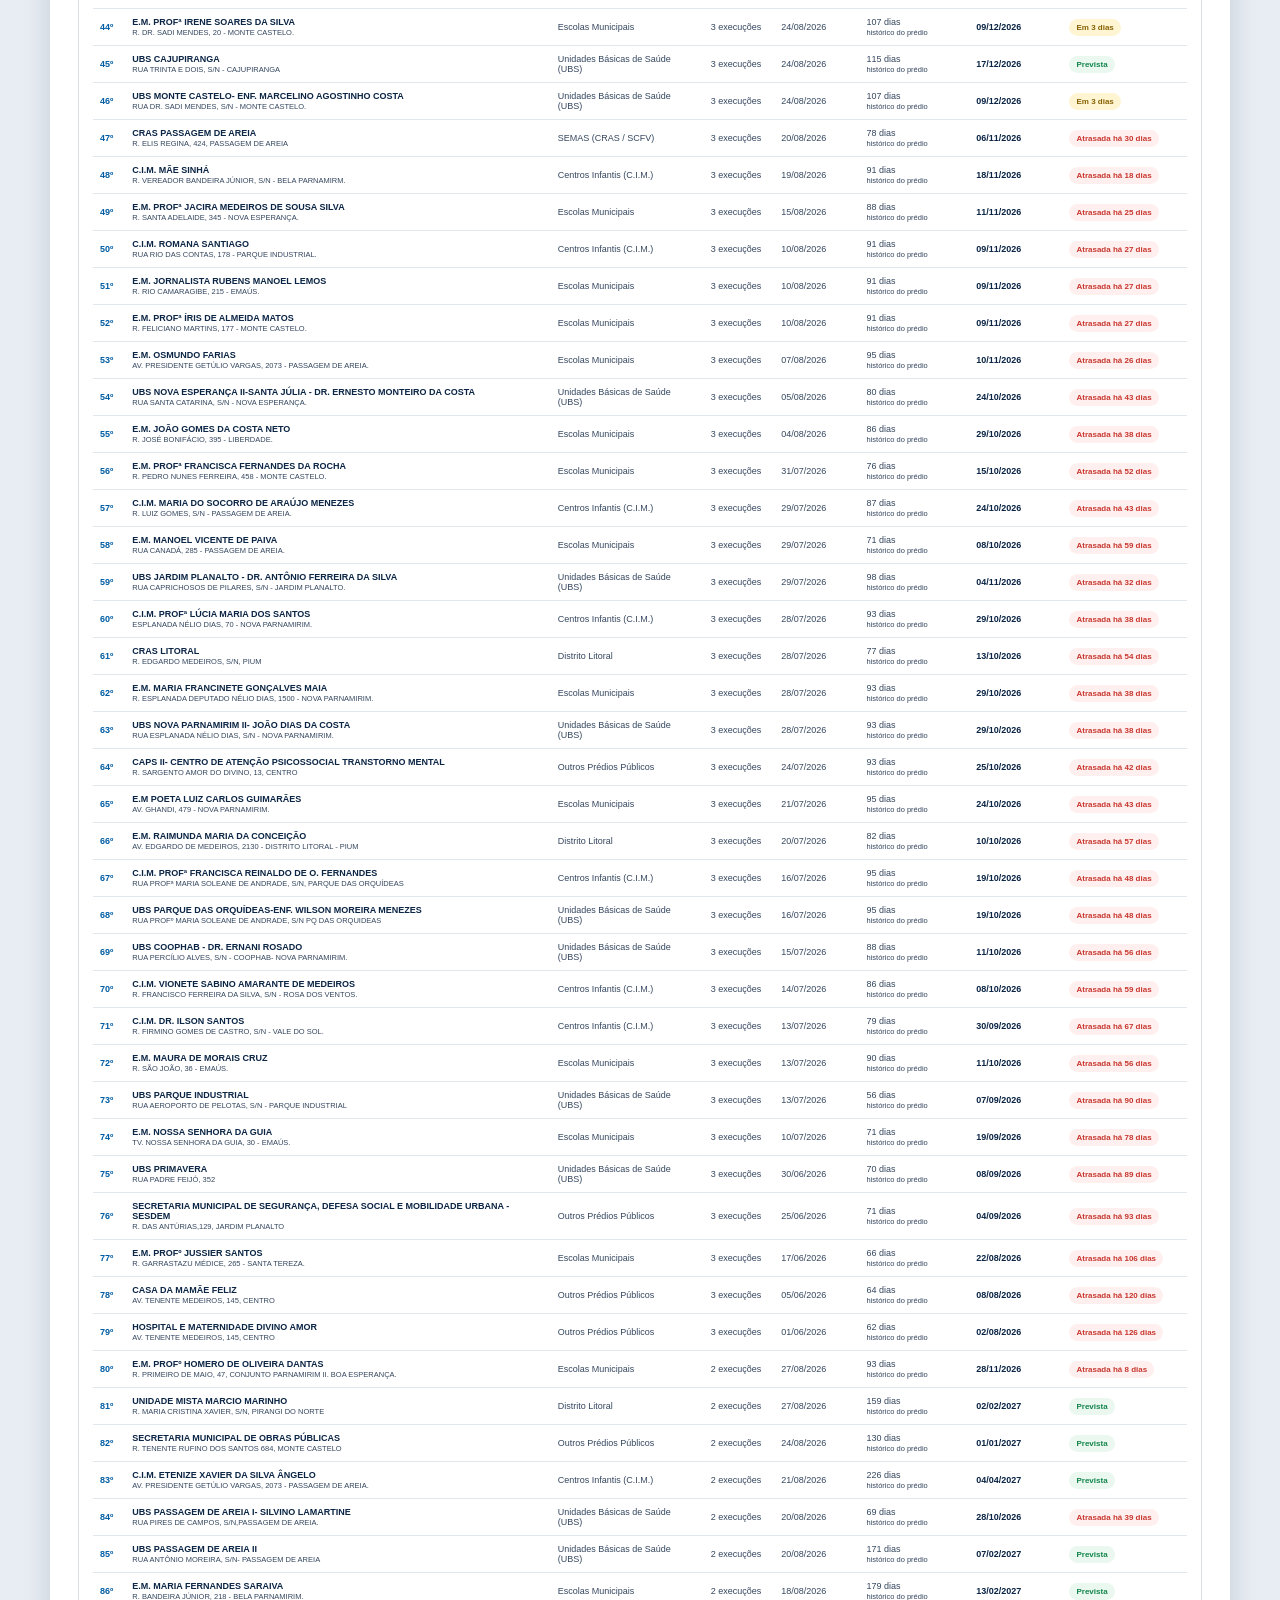
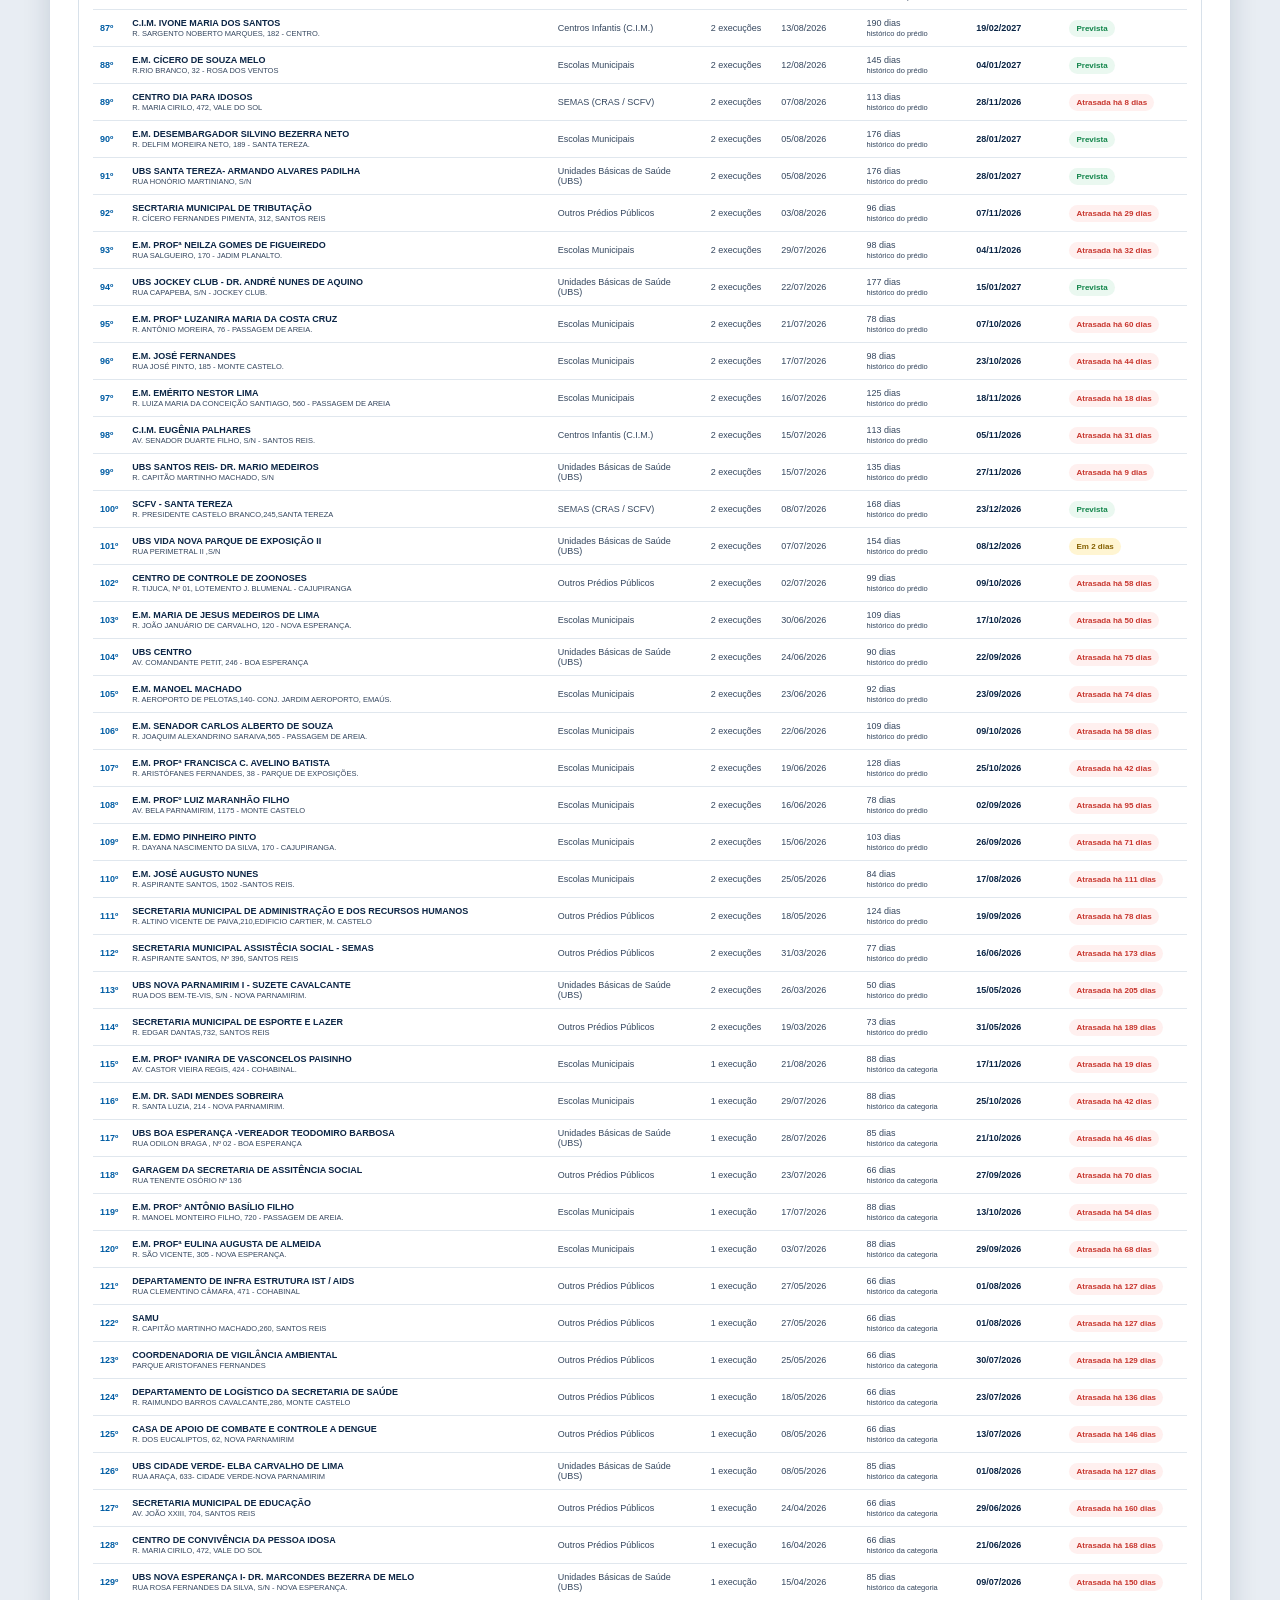
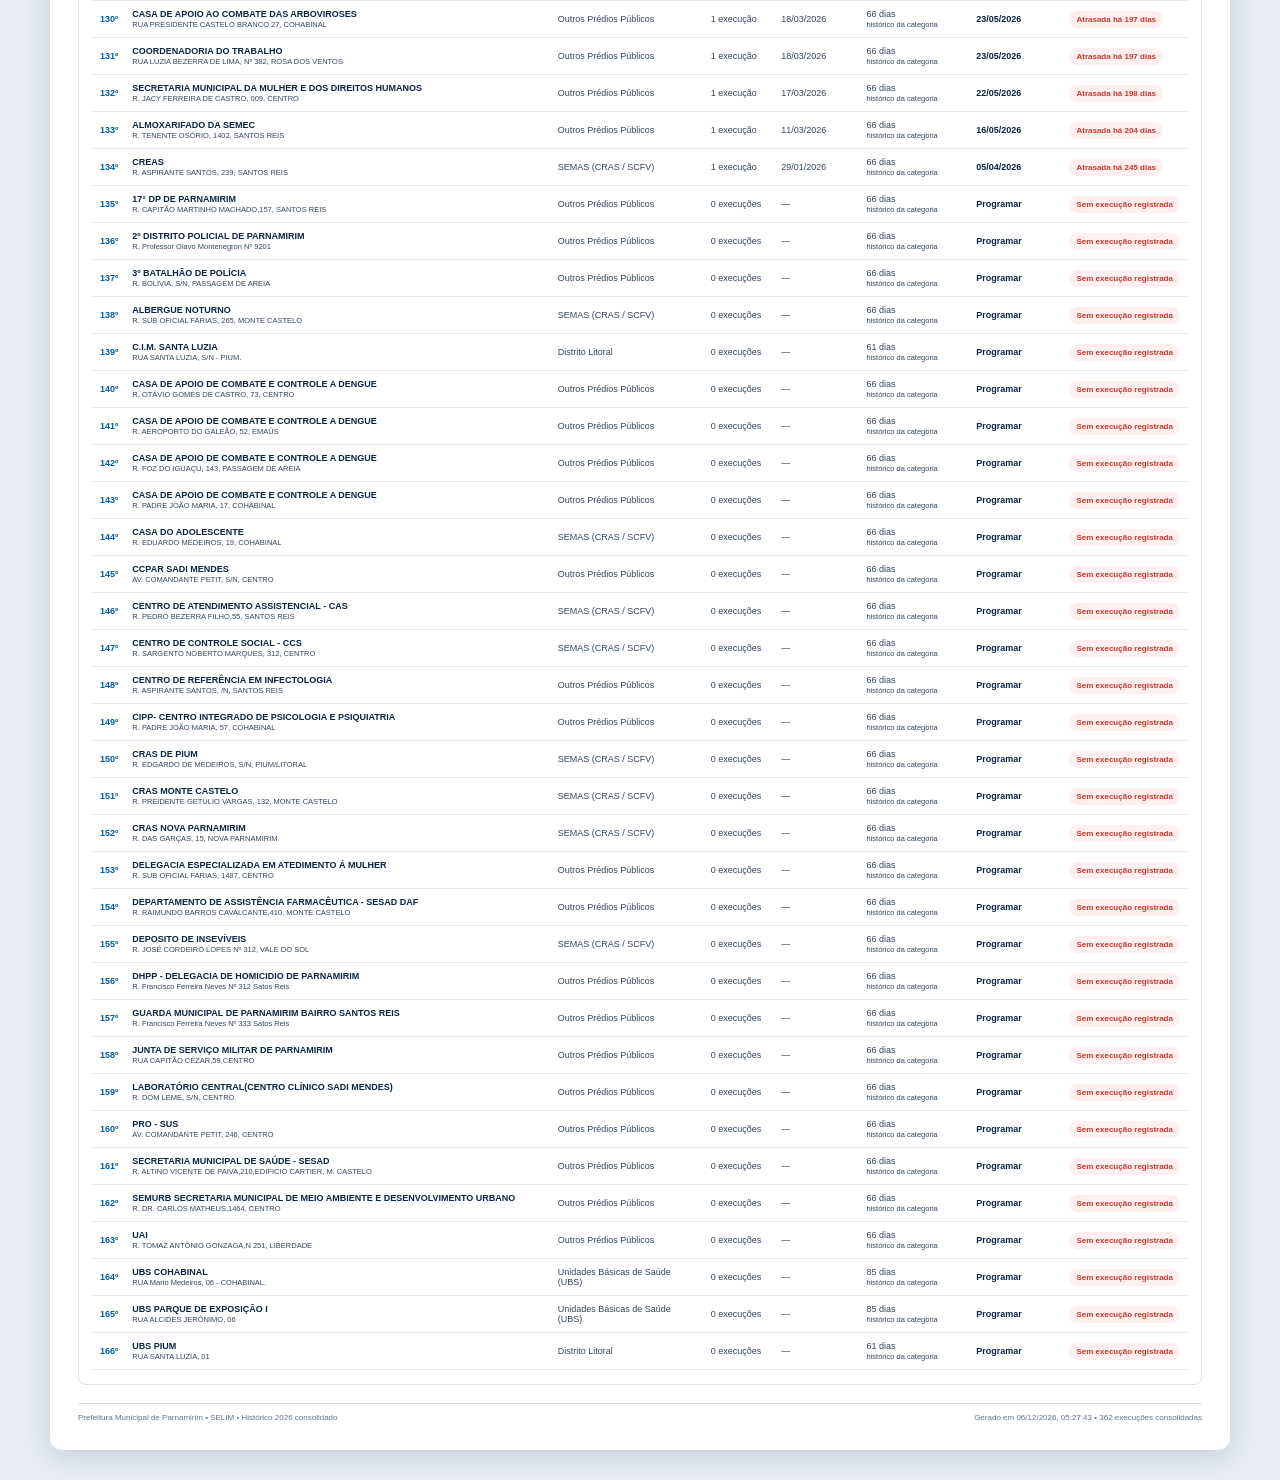
==== commit 054ff2e7: "Ordenar estatisticas do mais executado ao menos" ====
--- a/estatisticas.html
+++ b/estatisticas.html
@@ -523,8 +523,8 @@
       </section>
 
       <section class="planning-card">
-        <div class="card-head"><div><h2>Planejamento das próximas limpezas</h2><p>Última execução, intervalo estimado e próxima data prevista por prédio.</p></div><span class="card-badge">Agenda estimada</span></div>
-        <div class="planning-note"><strong>Como a previsão é calculada:</strong> usa o intervalo mediano entre execuções do próprio prédio. Sem histórico suficiente, usa o intervalo mediano da categoria e, na ausência dele, um ciclo inicial de 30 dias. Prédios sem execução aparecem como prioridade.</div>
+        <div class="card-head"><div><h2>Planejamento das próximas limpezas</h2><p>Ordem do prédio com mais execuções para o que tem menos, com previsão da próxima limpeza.</p></div><span class="card-badge">Mais executados primeiro</span></div>
+        <div class="planning-note"><strong>Como a previsão é calculada:</strong> usa o intervalo mediano entre execuções do próprio prédio. Sem histórico suficiente, usa o intervalo mediano da categoria e, na ausência dele, um ciclo inicial de 30 dias.</div>
         <div class="table-wrap">
           <table>
             <thead><tr><th>#</th><th>Prédio público</th><th>Categoria</th><th>Frequência</th><th>Última limpeza</th><th>Intervalo estimado</th><th>Próxima limpeza</th><th>Situação</th></tr></thead>
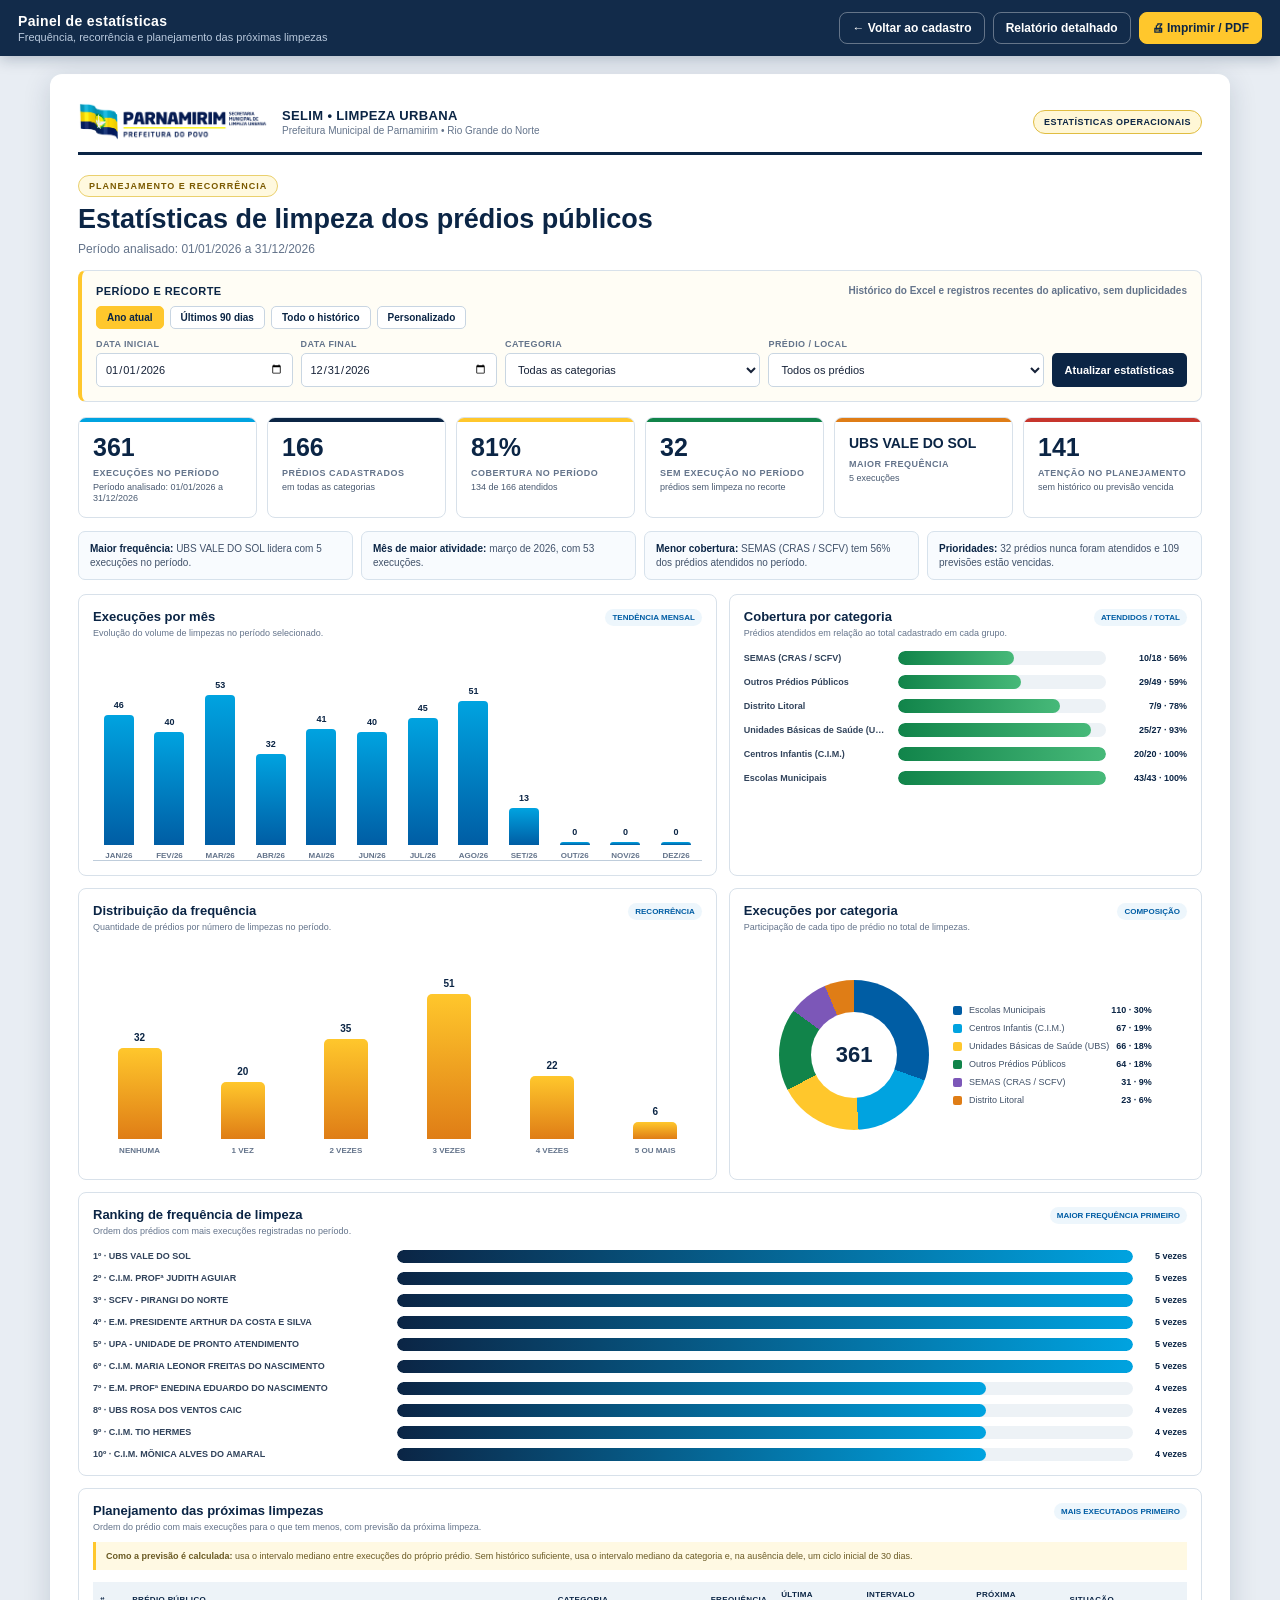
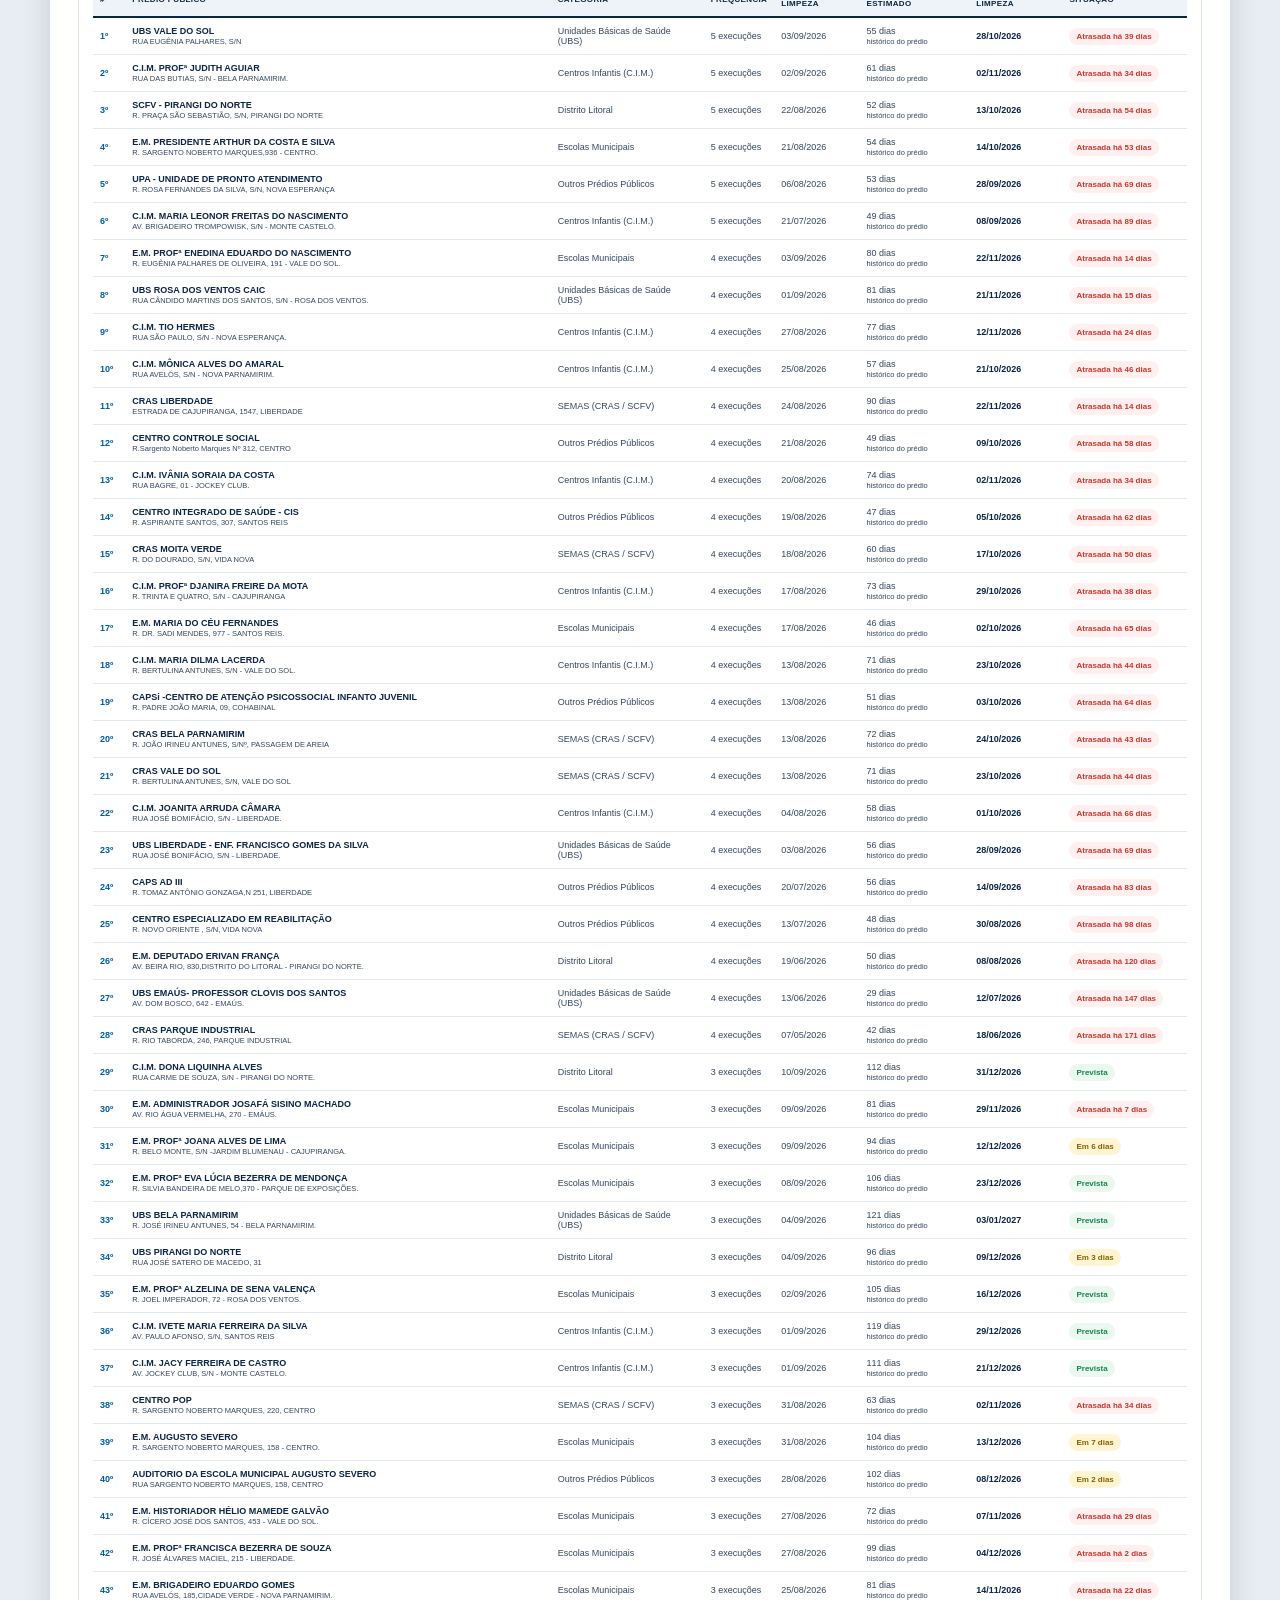
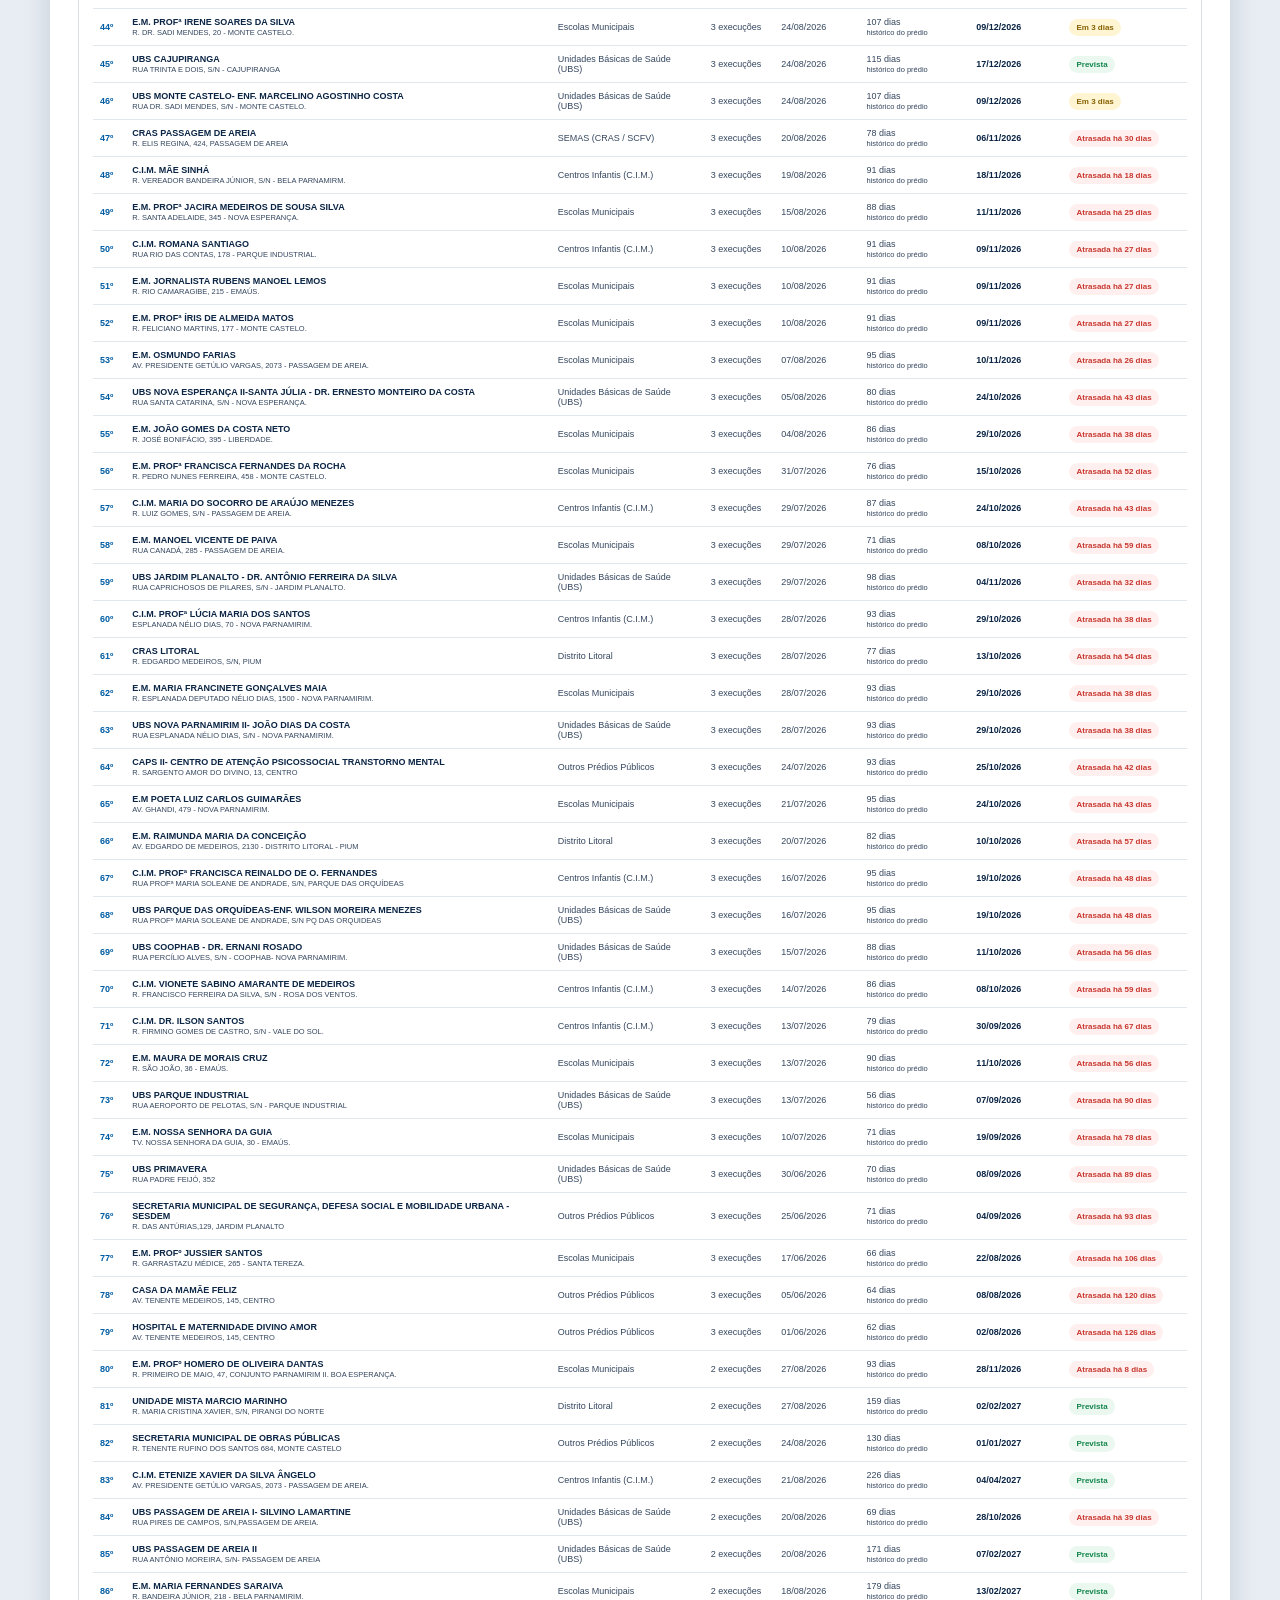
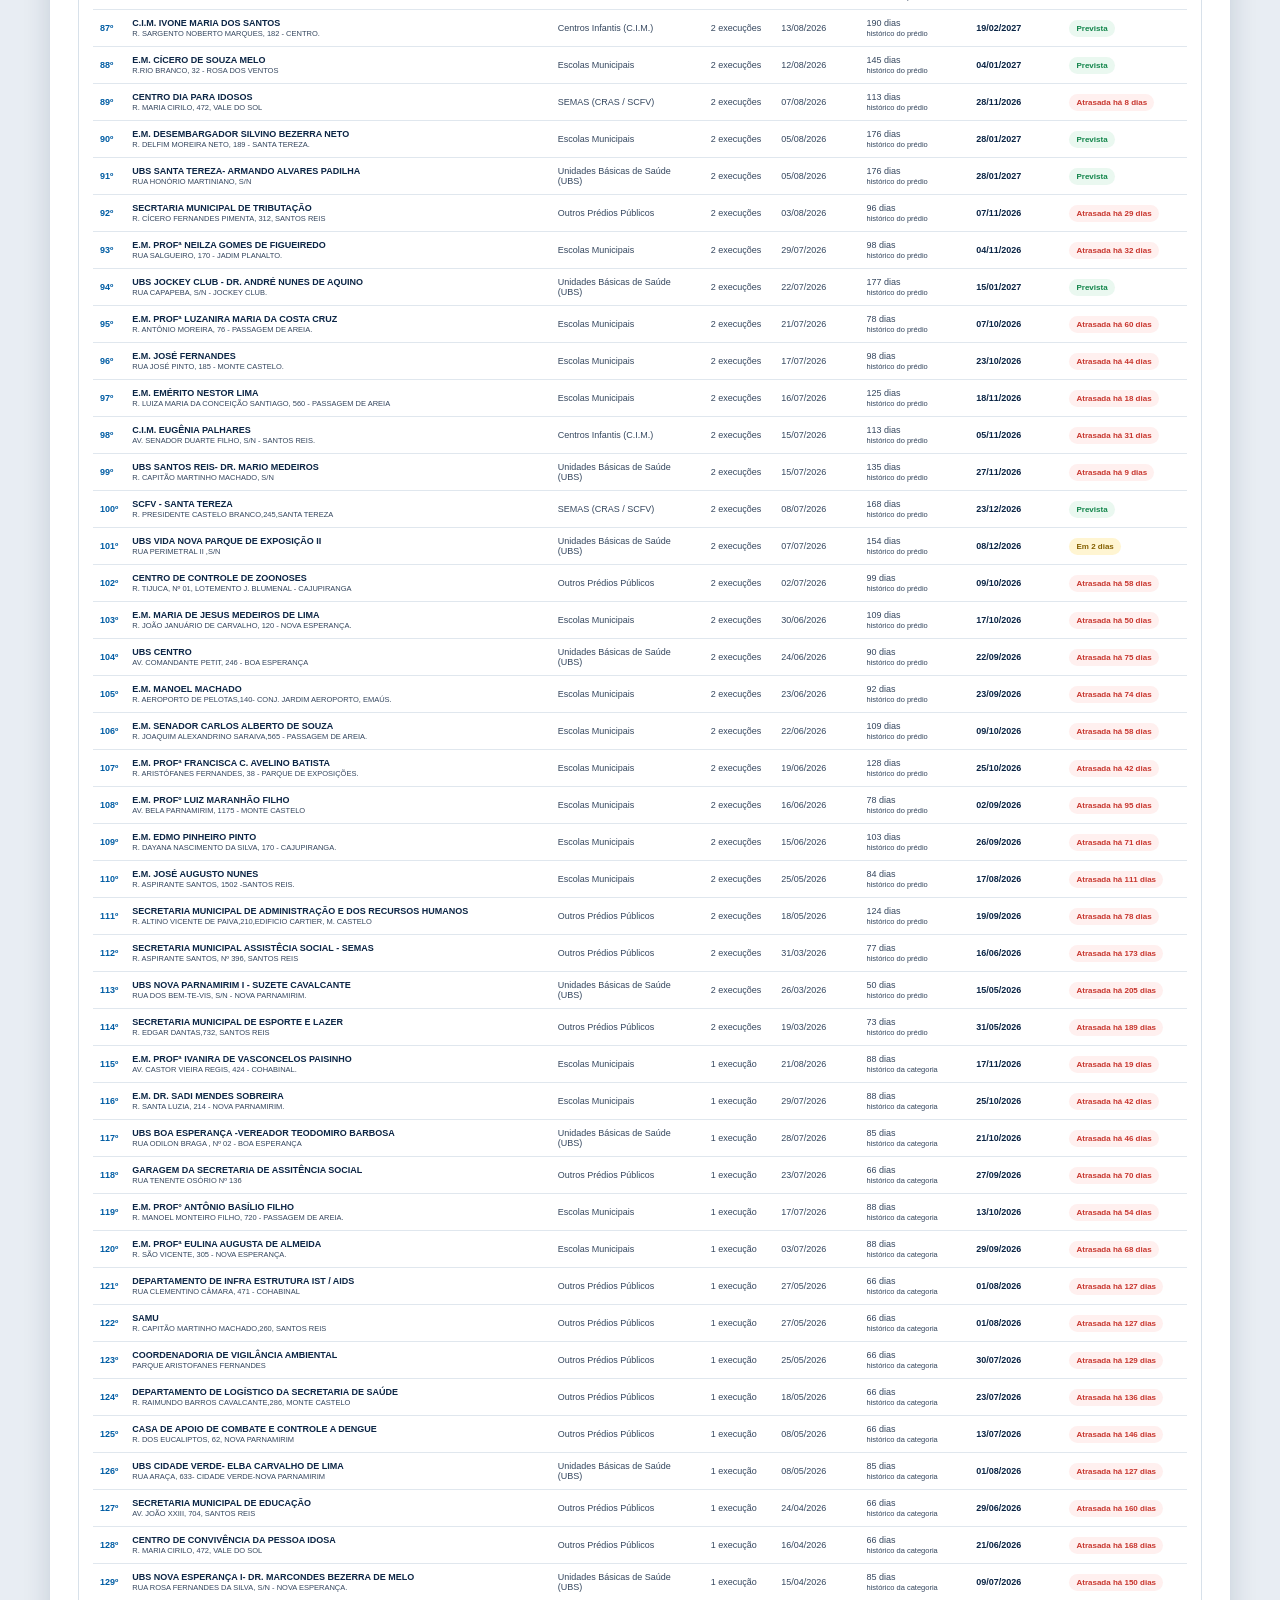
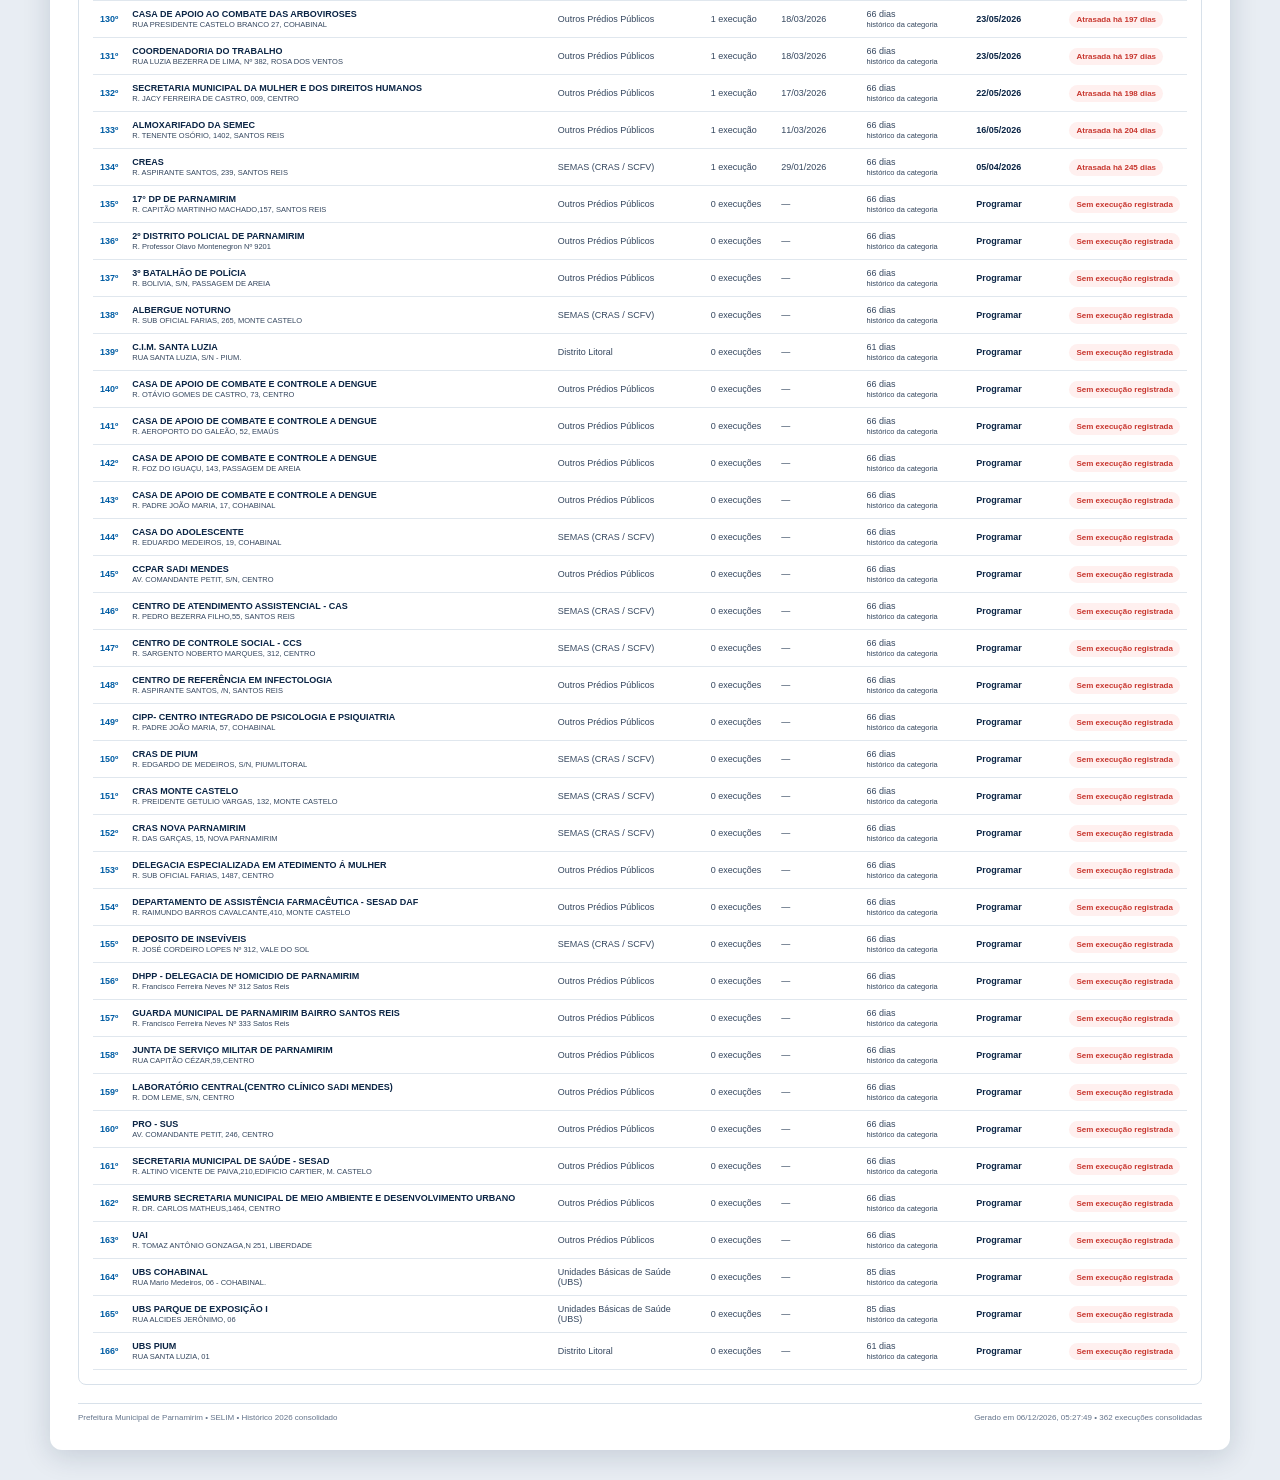
==== commit 5058af6b: "Atualizar cache da ordenacao estatistica" ====
--- a/estatisticas.html
+++ b/estatisticas.html
@@ -537,6 +537,6 @@
     <footer class="report-footer"><span>Prefeitura Municipal de Parnamirim • SELIM • Histórico 2026 consolidado</span><span id="generatedText">Estatísticas geradas automaticamente</span></footer>
   </main>
 
-  <script src="estatisticas.js"></script>
+  <script src="estatisticas.js?v=054ff2e"></script>
 </body>
 </html>
